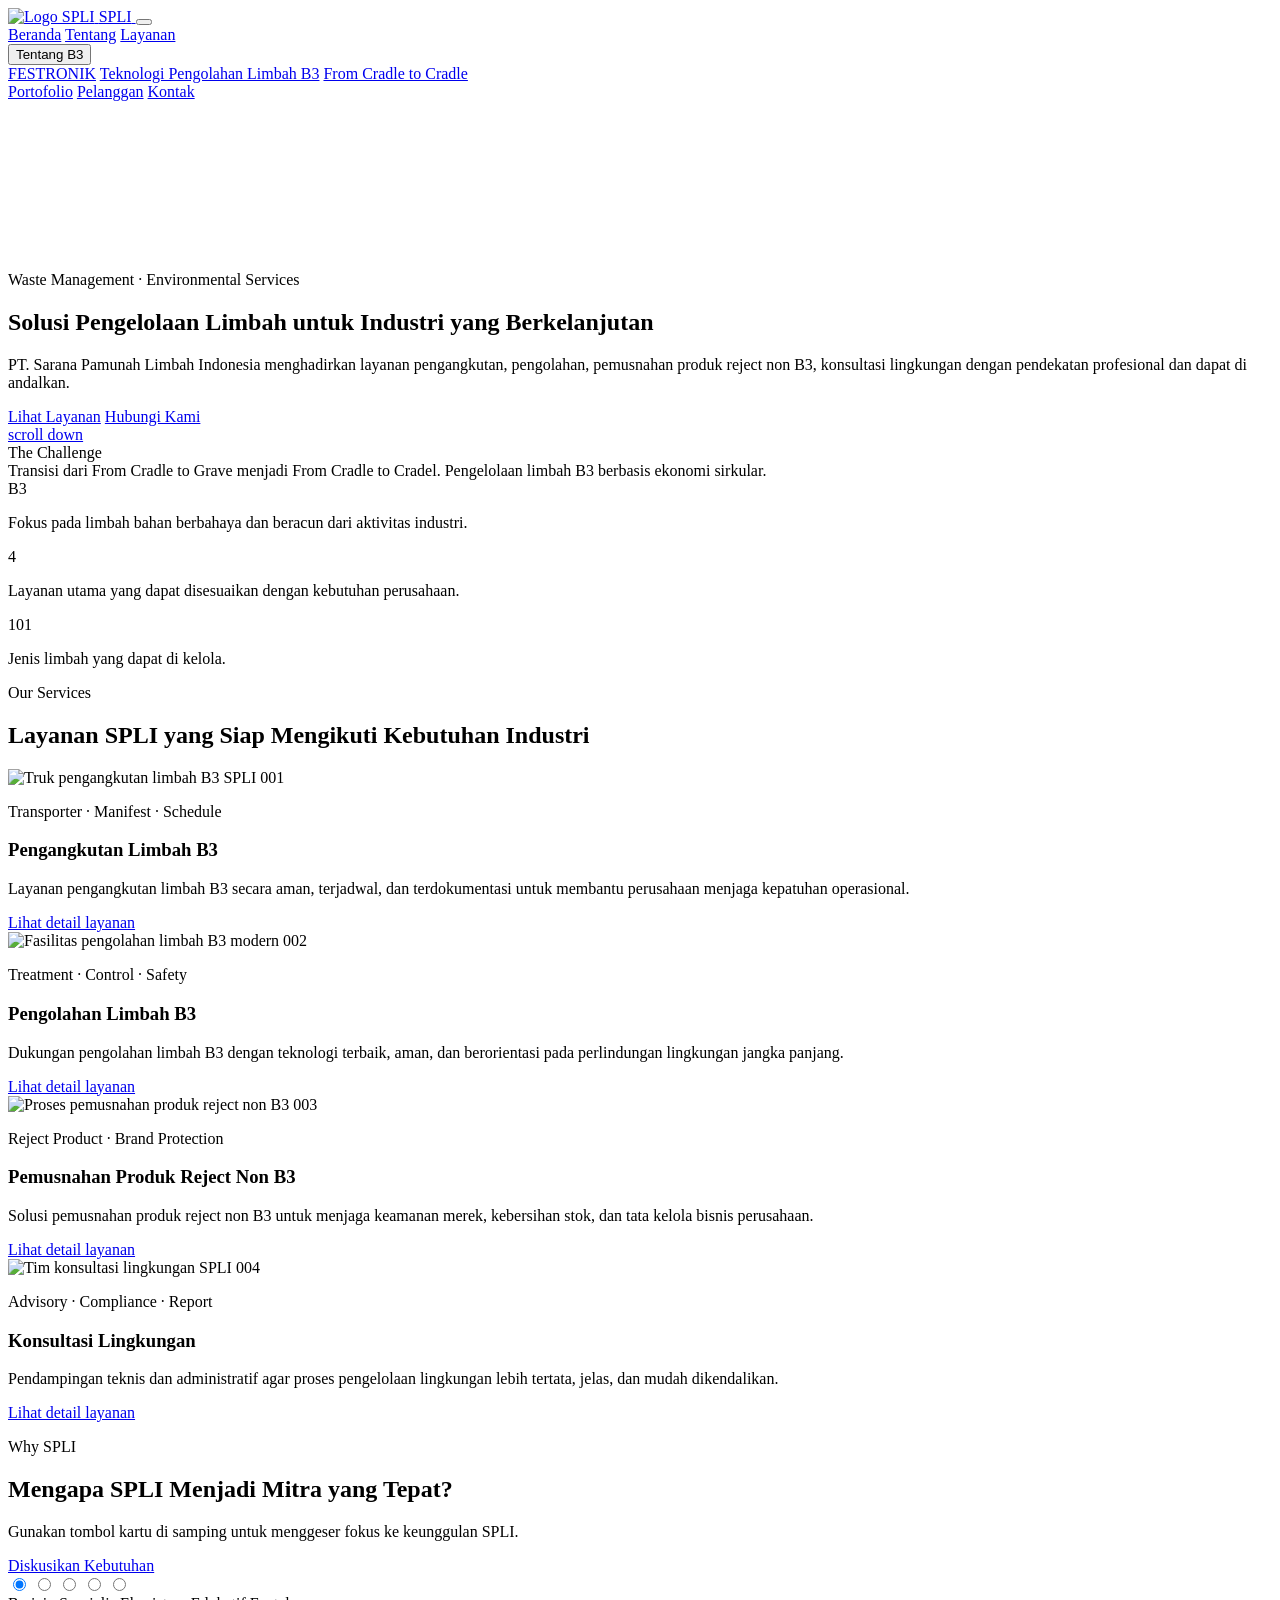
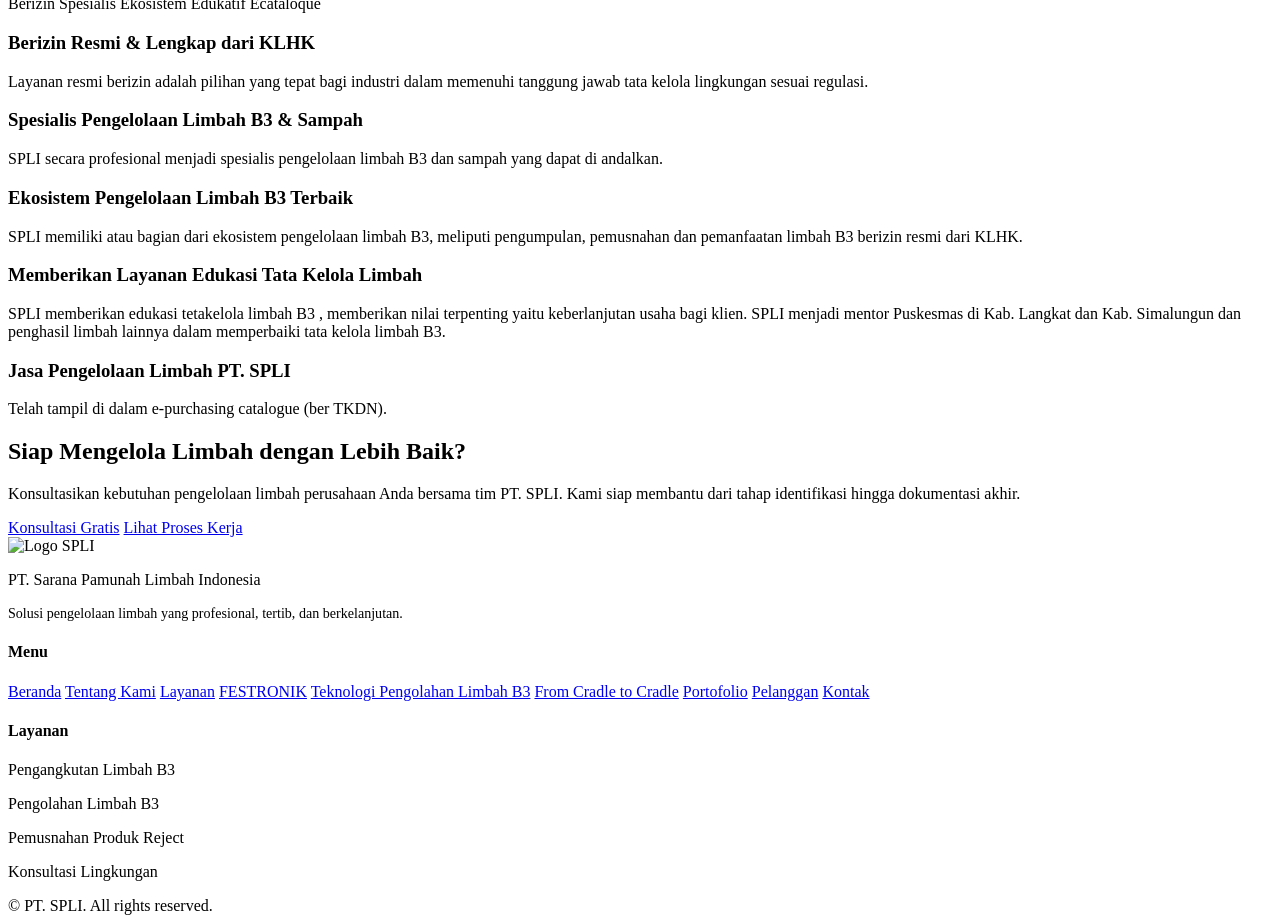
==== index.html @ 42bb01c2 "Add files via upload" ====
<!doctype html>
<html lang="id">
  <head>
    <meta charset="UTF-8" />
    <meta name="viewport" content="width=device-width, initial-scale=1.0" />
    <meta
      name="description"
      content="PT. Sarana Pamunah Limbah Indonesia (SPLI) — solusi pengelolaan limbah B3 yang profesional dan berkelanjutan. Layanan pengangkutan, pengolahan, pemusnahan, dan konsultasi lingkungan."
    />
    <meta
      name="keywords"
      content="limbah B3, pengelolaan limbah non B3, pengangkutan limbah B3, pengolahan limbah B3, konsultasi lingkungan, SPLI, PT Sarana Pamunah Limbah Indonesia, limbah B3 sumatera utara"
    />
    <title>Beranda | PT. Sarana Pamunah Limbah Indonesia — SPLI</title>
    <link rel="preconnect" href="https://fonts.googleapis.com" />
    <link rel="preconnect" href="https://fonts.gstatic.com" crossorigin />
    <link
      href="https://fonts.googleapis.com/css2?family=Inter:wght@400;500;600;700;800;900&display=swap"
      rel="stylesheet"
    />
    <link rel="stylesheet" href="css/base.css" />
    <link rel="stylesheet" href="css/navbar.css" />
    <link rel="stylesheet" href="css/components.css" />
    <link rel="stylesheet" href="css/footer.css" />
    <link rel="stylesheet" href="css/beranda.css" />
  </head>

  <body>
    <!-- Cursor Glow -->
    <div class="cursor-glow" aria-hidden="true"></div>

    <!-- START: Navbar -->
    <header class="site-header" data-header>
      <a href="index.html" class="brand" aria-label="PT. SPLI Beranda">
        <img
          src="assets/image/logo-spli.webp"
          alt="Logo SPLI"
          class="brand-logo"
        />
        <span class="brand-text">SPLI</span>
      </a>
      <button
        class="nav-toggle"
        data-nav-toggle
        aria-label="Buka menu navigasi"
        aria-expanded="false"
      >
        <span></span><span></span><span></span>
      </button>
      <nav class="site-nav" data-nav>
        <a href="index.html">Beranda</a>
        <a href="tentang.html">Tentang</a>
        <a href="layanan.html">Layanan</a>
        <div class="nav-dropdown" data-nav-dropdown>
          <button
            class="nav-dropdown-toggle"
            type="button"
            data-nav-dropdown-toggle
            aria-expanded="false"
            aria-haspopup="true"
          >
            Tentang B3
          </button>
          <div class="nav-dropdown-menu" aria-label="Sub menu Tentang B3">
            <a href="festronik.html">FESTRONIK</a>
            <a href="teknologi-pengolahan-limbah-b3.html"
              >Teknologi Pengolahan Limbah B3</a
            >
            <a href="from-cradle-to-cradle.html">From Cradle to Cradle</a>
          </div>
        </div>
        <a href="portofolio.html">Portofolio</a>
        <a href="pelanggan.html">Pelanggan</a>
        <a href="kontak.html">Kontak</a>
      </nav>
    </header>
    <!-- END: Navbar -->

    <main>
      <!-- START: Hero Section -->
      <section class="hero hero-cinematic section-dark">
        <!--
          VIDEO HERO SPLI
          Ganti file video di bawah dengan video looping 5-10 detik milik SPLI.
          Rekomendasi: assets/video/hero-spli-loop.mp4, 1920x1080, tanpa suara, ukuran ringan.
          Poster berfungsi sebagai fallback saat video belum tersedia atau koneksi lambat.
        -->
        <video
          class="hero-bg-video"
          autoplay
          muted
          loop
          playsinline
          preload="metadata"
          poster="assets/hero-service.webp"
          aria-hidden="true"
        >
          <source src="assets/video/hero-spli-loop.mp4" type="video/mp4" />
          Browser Anda tidak mendukung video HTML5.
        </video>
        <div class="hero-bg-shape shape-one"></div>
        <div class="hero-bg-shape shape-two"></div>
        <div class="container hero-grid">
          <div class="hero-copy reveal">
            <p class="eyebrow">Waste Management · Environmental Services</p>
            <h1>Solusi Pengelolaan Limbah untuk Industri yang Berkelanjutan</h1>
            <p class="hero-subtitle">
              PT. Sarana Pamunah Limbah Indonesia menghadirkan layanan
              pengangkutan, pengolahan, pemusnahan produk reject non B3,
              konsultasi lingkungan dengan pendekatan profesional dan dapat di
              andalkan.
            </p>
            <div class="hero-actions">
              <a href="layanan.html" class="btn btn-primary">Lihat Layanan</a>
              <a href="kontak.html" class="btn btn-ghost">Hubungi Kami</a>
            </div>
          </div>
        </div>
        <a class="scroll-hint" href="#solusi">scroll down</a>
      </section>
      <!-- END: Hero Section -->

      <!-- START: Context Section -->
      <section id="solusi" class="split-section">
        <div class="container split-grid">
          <div class="section-label reveal">The Challenge</div>
          <div class="large-statement reveal delay-1">
            Transisi dari From Cradle to Grave menjadi From Cradle to Cradel.
            Pengelolaan limbah B3 berbasis ekonomi sirkular.
          </div>
        </div>
        <div class="container metrics-grid reveal delay-2">
          <div class="metric-card">
            <span class="metric-number">B3</span>
            <p>
              Fokus pada limbah bahan berbahaya dan beracun dari aktivitas
              industri.
            </p>
          </div>
          <div class="metric-card">
            <span class="metric-number">4</span>
            <p>
              Layanan utama yang dapat disesuaikan dengan kebutuhan perusahaan.
            </p>
          </div>
          <div class="metric-card">
            <span class="metric-number">101</span>
            <p>Jenis limbah yang dapat di kelola.</p>
          </div>
        </div>
      </section>
      <!-- END: Context Section -->

      <!-- START:  Sticky Service Section -->
      <section class="saapro-service-section" id="our-service">
        <div class="container saapro-service-heading reveal">
          <div>
            <p class="eyebrow">Our Services</p>
            <h2>Layanan SPLI yang Siap Mengikuti Kebutuhan Industri</h2>
          </div>
          <p class="service-heading-copy"></p>
        </div>

        <div class="container stacked-services">
          <article class="stack-card reveal" style="--i: 0; --accent: #b9ff66">
            <div class="stack-card-media">
              <img
                src="assets/image/hero-service.webp"
                alt="Truk pengangkutan limbah B3 SPLI"
              />
              <span class="stack-badge">001</span>
              <div class="stack-card-media-overlay" aria-hidden="true"></div>
              <div class="dash-orbit" aria-hidden="true"></div>
            </div>
            <div class="stack-card-copy">
              <p class="mini-label">Transporter · Manifest · Schedule</p>
              <h3>Pengangkutan Limbah B3</h3>
              <p>
                Layanan pengangkutan limbah B3 secara aman, terjadwal, dan
                terdokumentasi untuk membantu perusahaan menjaga kepatuhan
                operasional.
              </p>
              <a href="layanan.html" class="stack-link">Lihat detail layanan</a>
            </div>
          </article>

          <article class="stack-card reveal" style="--i: 1; --accent: #85e89d">
            <div class="stack-card-media">
              <img
                src="assets/image/hero-spli.webp"
                alt="Fasilitas pengolahan limbah B3 modern"
              />
              <span class="stack-badge">002</span>
              <div class="stack-card-media-overlay" aria-hidden="true"></div>
              <div class="dash-orbit" aria-hidden="true"></div>
            </div>
            <div class="stack-card-copy">
              <p class="mini-label">Treatment · Control · Safety</p>
              <h3>Pengolahan Limbah B3</h3>
              <p>
                Dukungan pengolahan limbah B3 dengan teknologi terbaik, aman,
                dan berorientasi pada perlindungan lingkungan jangka panjang.
              </p>
              <a href="layanan.html" class="stack-link">Lihat detail layanan</a>
            </div>
          </article>

          <article class="stack-card reveal" style="--i: 2; --accent: #c6f6d5">
            <div class="stack-card-media">
              <img
                src="assets/image/service-destruction.webp"
                alt="Proses pemusnahan produk reject non B3"
              />
              <span class="stack-badge">003</span>
              <div class="stack-card-media-overlay" aria-hidden="true"></div>
              <div class="dash-orbit" aria-hidden="true"></div>
            </div>
            <div class="stack-card-copy">
              <p class="mini-label">Reject Product · Brand Protection</p>
              <h3>Pemusnahan Produk Reject Non B3</h3>
              <p>
                Solusi pemusnahan produk reject non B3 untuk menjaga keamanan
                merek, kebersihan stok, dan tata kelola bisnis perusahaan.
              </p>
              <a href="layanan.html" class="stack-link">Lihat detail layanan</a>
            </div>
          </article>

          <article class="stack-card reveal" style="--i: 3; --accent: #f6e7b4">
            <div class="stack-card-media">
              <img
                src="assets/image/service-consulting.webp"
                alt="Tim konsultasi lingkungan SPLI"
              />
              <span class="stack-badge">004</span>
              <div class="stack-card-media-overlay" aria-hidden="true"></div>
              <div class="dash-orbit" aria-hidden="true"></div>
            </div>
            <div class="stack-card-copy">
              <p class="mini-label">Advisory · Compliance · Report</p>
              <h3>Konsultasi Lingkungan</h3>
              <p>
                Pendampingan teknis dan administratif agar proses pengelolaan
                lingkungan lebih tertata, jelas, dan mudah dikendalikan.
              </p>
              <a href="layanan.html" class="stack-link">Lihat detail layanan</a>
            </div>
          </article>
        </div>
      </section>
      <!-- END: Sticky Service Section -->

      <!-- START: Why SPLI Slide Cards Section -->
      <section class="why-spli-section section-dark" id="why-spli">
        <div class="container why-spli-grid">
          <div class="why-copy reveal">
            <p class="eyebrow">Why SPLI</p>
            <h2>Mengapa SPLI Menjadi Mitra yang Tepat?</h2>
            <p>
              Gunakan tombol kartu di samping untuk menggeser fokus ke
              keunggulan SPLI.
            </p>
            <a href="kontak.html" class="btn btn-primary"
              >Diskusikan Kebutuhan</a
            >
          </div>

          <div
            class="why-slider reveal delay-1"
            aria-label="Keunggulan PT SPLI"
          >
            <input type="radio" name="why-spli" id="why-1" checked />
            <input type="radio" name="why-spli" id="why-2" />
            <input type="radio" name="why-spli" id="why-3" />
            <input type="radio" name="why-spli" id="why-4" />
            <input type="radio" name="why-spli" id="why-5" />

            <div
              class="why-tabs"
              role="tablist"
              aria-label="Pilih keunggulan SPLI"
            >
              <label for="why-1">Berizin</label>
              <label for="why-2">Spesialis</label>
              <label for="why-3">Ekosistem</label>
              <label for="why-4">Edukatif</label>
              <label for="why-5">Ecataloque</label>
            </div>

            <div class="why-card-stage">
              <article class="why-card why-card-1">
                <h3>Berizin Resmi & Lengkap dari KLHK</h3>
                <p>
                  Layanan resmi berizin adalah pilihan yang tepat bagi industri
                  dalam memenuhi tanggung jawab tata kelola lingkungan sesuai
                  regulasi.
                </p>
              </article>
              <article class="why-card why-card-2">
                <h3>Spesialis Pengelolaan Limbah B3 & Sampah</h3>
                <p>
                  SPLI secara profesional menjadi spesialis pengelolaan limbah
                  B3 dan sampah yang dapat di andalkan.
                </p>
              </article>
              <article class="why-card why-card-3">
                <h3>Ekosistem Pengelolaan Limbah B3 Terbaik</h3>
                <p>
                  SPLI memiliki atau bagian dari ekosistem pengelolaan limbah
                  B3, meliputi pengumpulan, pemusnahan dan pemanfaatan limbah B3
                  berizin resmi dari KLHK.
                </p>
              </article>
              <article class="why-card why-card-4">
                <h3>Memberikan Layanan Edukasi Tata Kelola Limbah</h3>
                <p>
                  SPLI memberikan edukasi tetakelola limbah B3 , memberikan
                  nilai terpenting yaitu keberlanjutan usaha bagi klien. SPLI
                  menjadi mentor Puskesmas di Kab. Langkat dan Kab. Simalungun
                  dan penghasil limbah lainnya dalam memperbaiki tata kelola
                  limbah B3.
                </p>
              </article>
              <article class="why-card why-card-5">
                <h3>Jasa Pengelolaan Limbah PT. SPLI</h3>
                <p>Telah tampil di dalam e-purchasing catalogue (ber TKDN).</p>
              </article>
            </div>
          </div>
        </div>
      </section>
      <!-- END: Why SPLI Slide Cards Section -->

      <!-- START: CTA Section -->
      <section class="cta-section">
        <div class="container">
          <div class="cta-banner reveal">
            <h2>Siap Mengelola Limbah dengan Lebih Baik?</h2>
            <p>
              Konsultasikan kebutuhan pengelolaan limbah perusahaan Anda bersama
              tim PT. SPLI. Kami siap membantu dari tahap identifikasi hingga
              dokumentasi akhir.
            </p>
            <div class="btn-group">
              <a href="kontak.html" class="btn btn-primary btn-lg"
                >Konsultasi Gratis</a
              >
              <a href="proses.html" class="btn btn-outline btn-lg"
                >Lihat Proses Kerja</a
              >
            </div>
          </div>
        </div>
      </section>
      <!-- END: CTA Section -->
    </main>

    <!-- START: Footer -->
    <footer class="site-footer section-dark">
      <div class="container footer-grid">
        <div>
          <img
            src="assets/image/logo-spli.webp"
            alt="Logo SPLI"
            class="footer-logo"
          />
          <p>PT. Sarana Pamunah Limbah Indonesia</p>
          <p style="margin-top: 8px; font-size: 0.88rem">
            Solusi pengelolaan limbah yang profesional, tertib, dan
            berkelanjutan.
          </p>
        </div>
        <div>
          <h4>Menu</h4>
          <a href="index.html">Beranda</a>
          <a href="tentang.html">Tentang Kami</a>
          <a href="layanan.html">Layanan</a>
          <a href="festronik.html">FESTRONIK</a>
          <a href="teknologi-pengolahan-limbah-b3.html"
            >Teknologi Pengolahan Limbah B3</a
          >
          <a href="from-cradle-to-cradle.html">From Cradle to Cradle</a>
          <a href="portofolio.html">Portofolio</a>
          <a href="pelanggan.html">Pelanggan</a>
          <a href="kontak.html">Kontak</a>
        </div>
        <div>
          <h4>Layanan</h4>
          <p>Pengangkutan Limbah B3</p>
          <p>Pengolahan Limbah B3</p>
          <p>Pemusnahan Produk Reject</p>
          <p>Konsultasi Lingkungan</p>
        </div>
      </div>
      <div class="container footer-bottom">
        © <span data-year></span> PT. SPLI. All rights reserved.
      </div>
    </footer>
    <!-- END: Footer -->

    <script src="js/main.js"></script>
  </body>
</html>
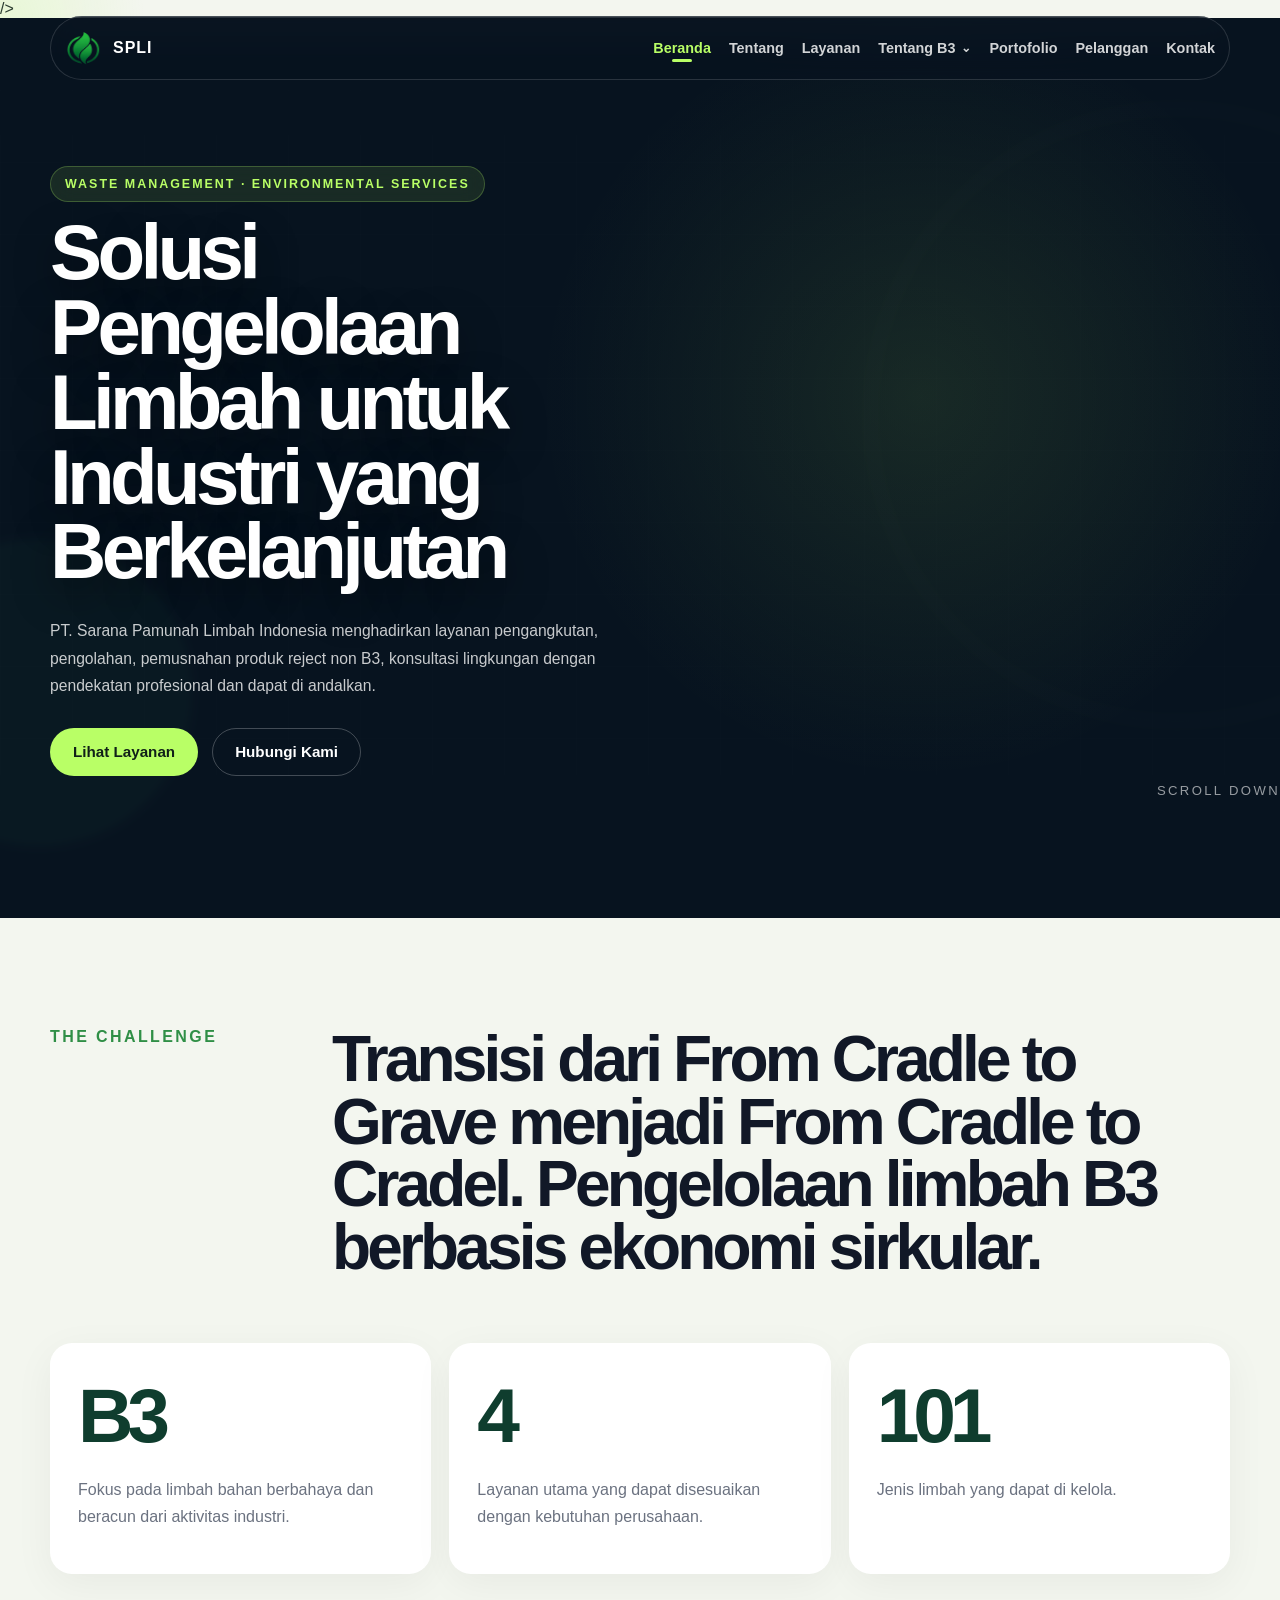
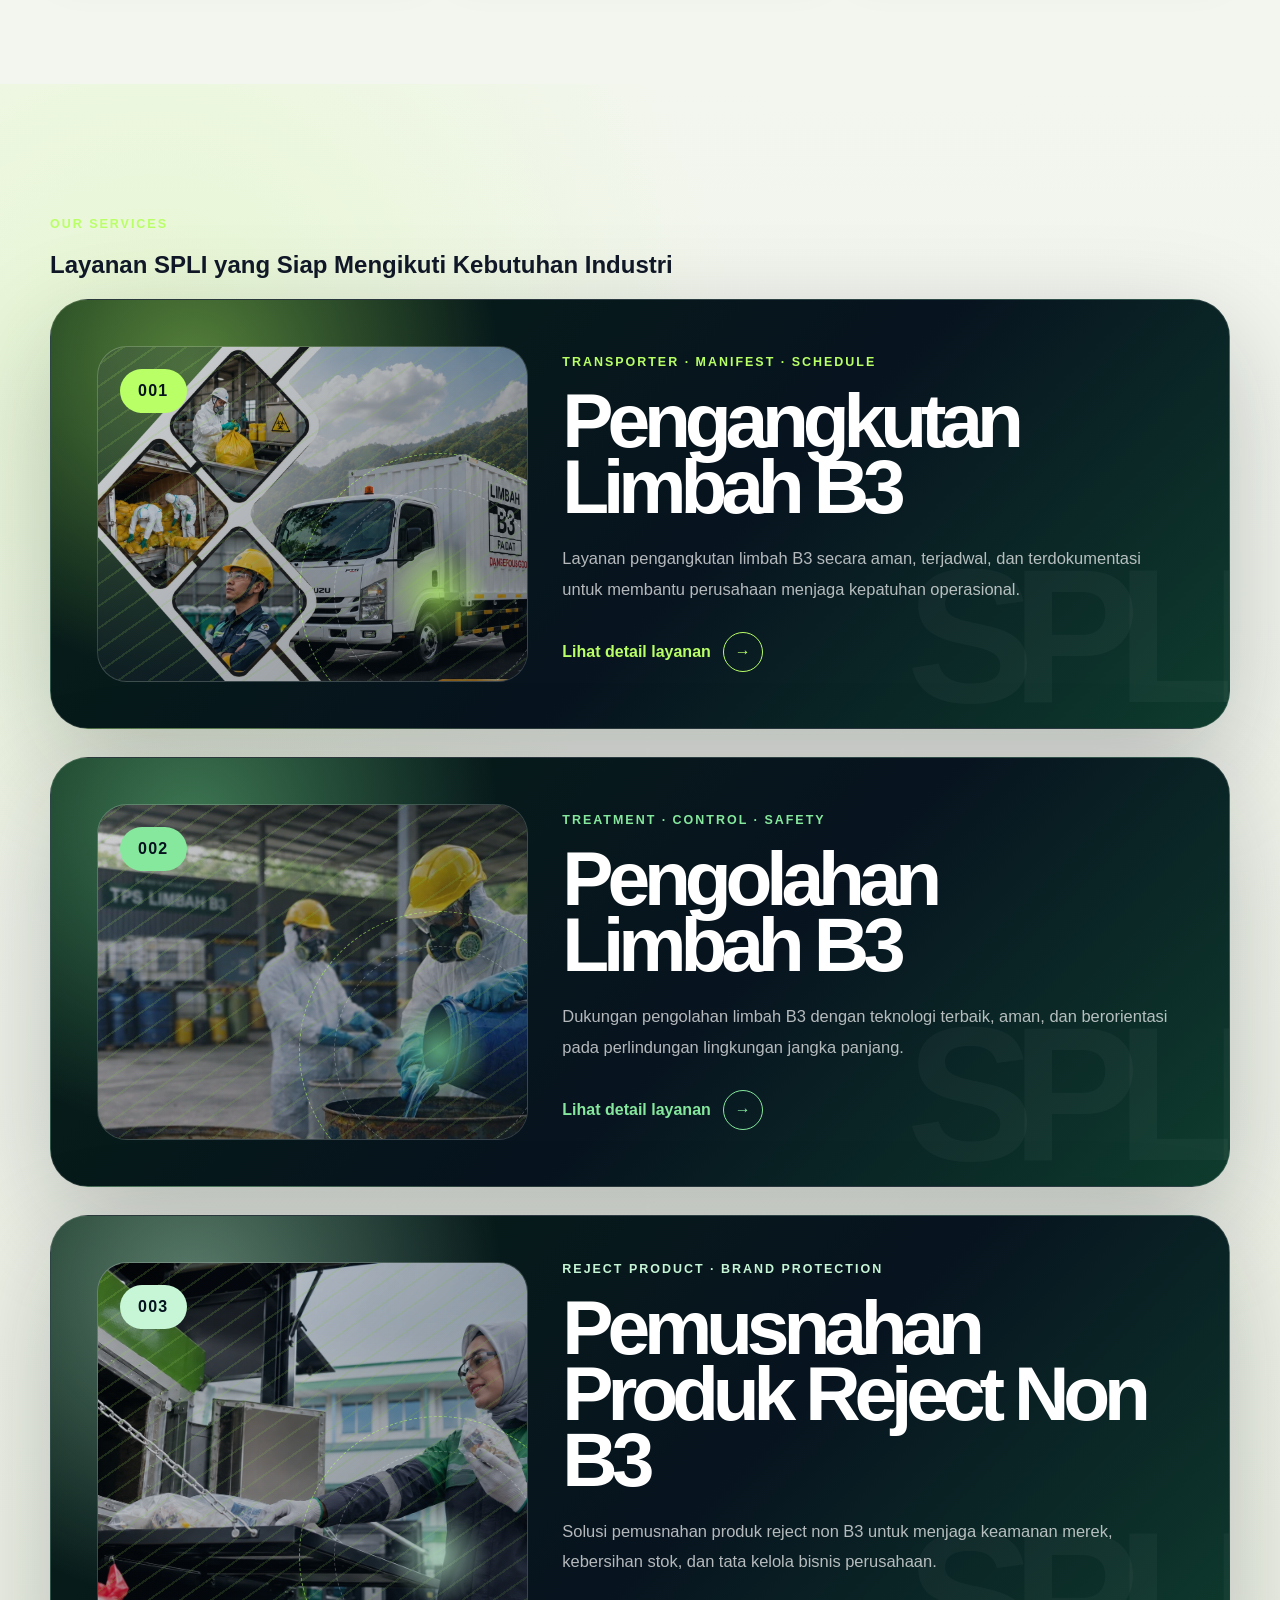
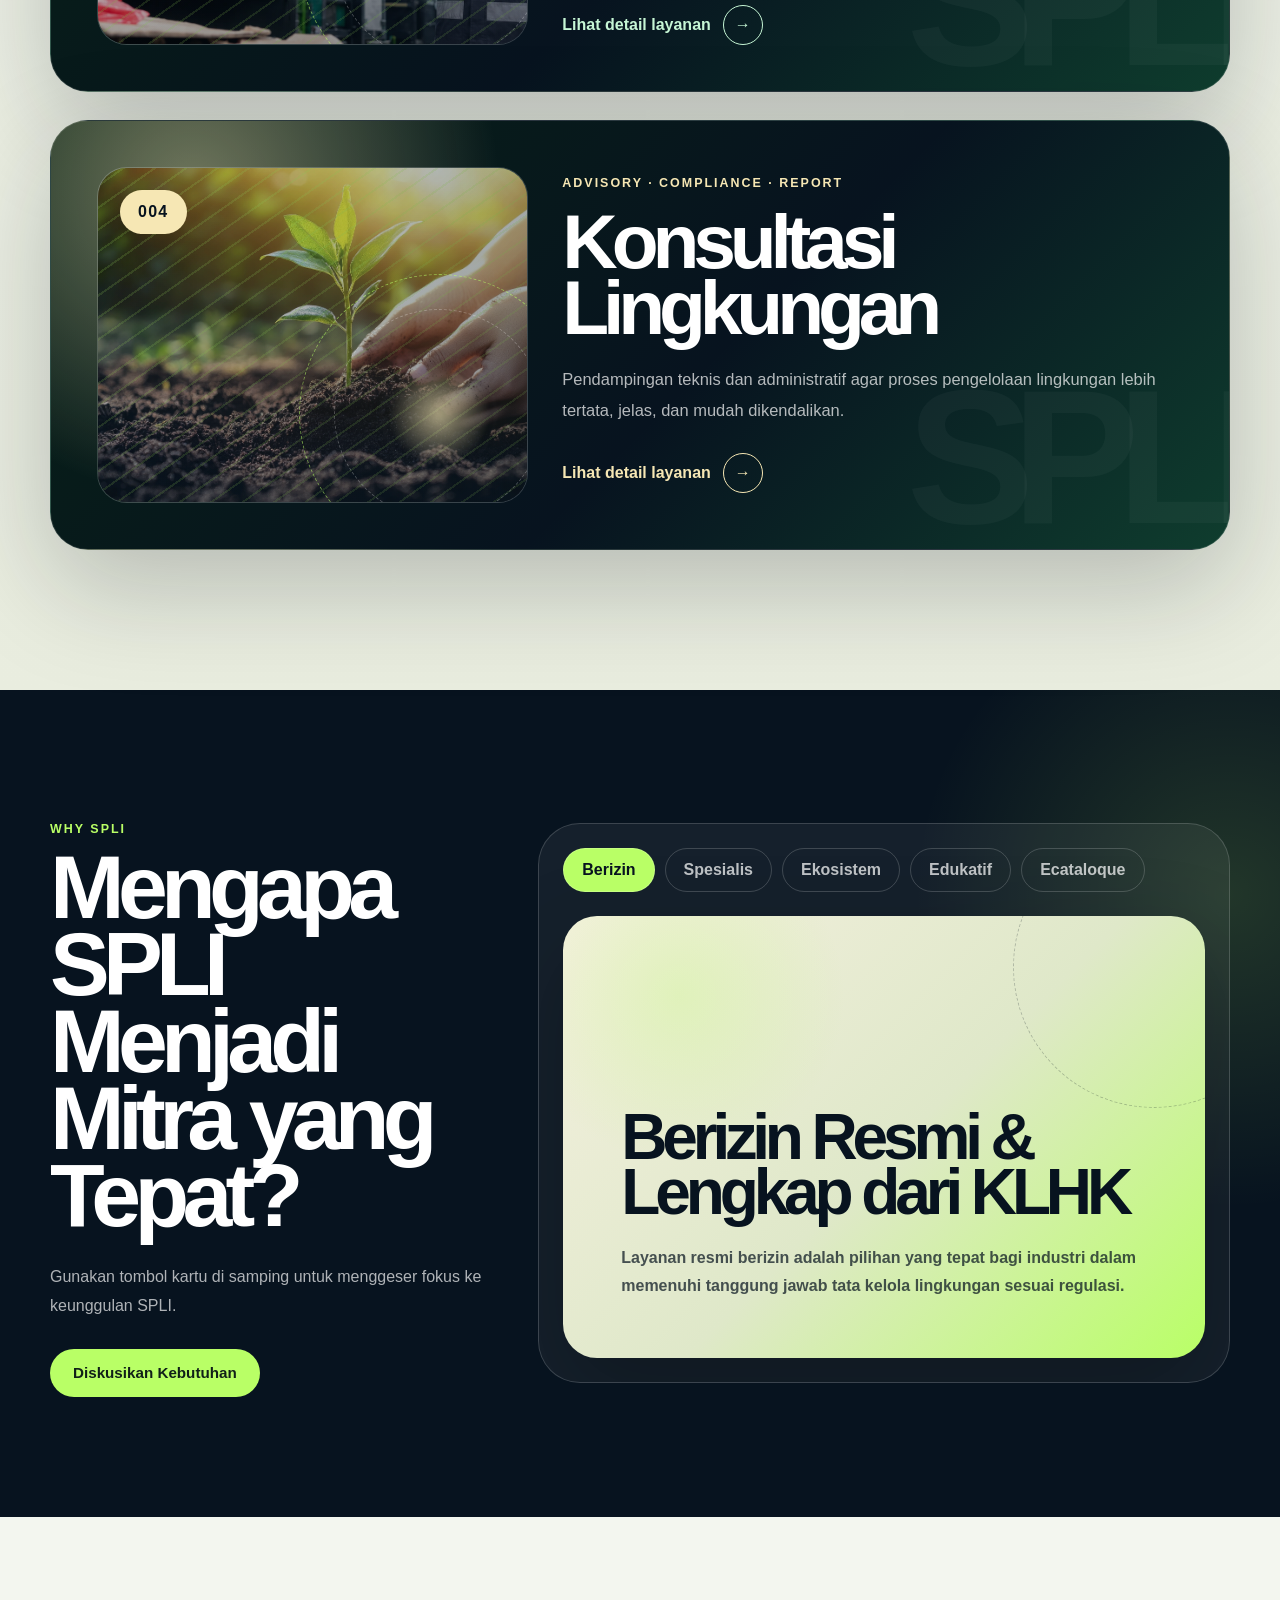
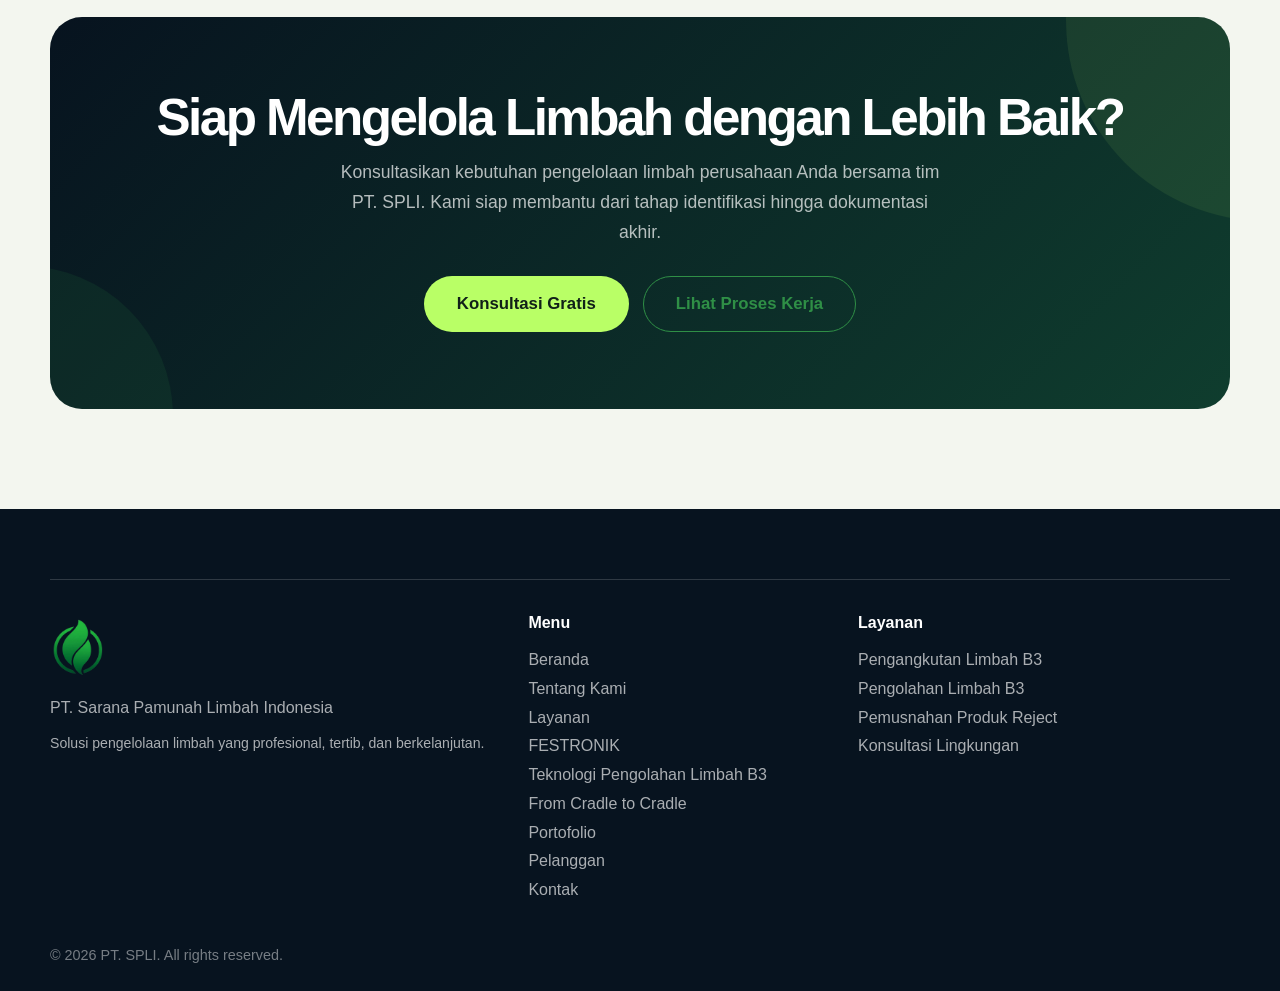
==== commit cb7cd6b4: "favicon.png input" ====
--- a/index.html
+++ b/index.html
@@ -17,6 +17,9 @@
     <link
       href="https://fonts.googleapis.com/css2?family=Inter:wght@400;500;600;700;800;900&display=swap"
       rel="stylesheet"
+    <link rel="icon" type="image/png" href="assets/icon/favicon.png" />
+    <link rel="shortcut icon" type="image/png" href="assets/icon/favicon.png" />
+    <link rel="apple-touch-icon" href="assets/icon/favicon.png" />
     />
     <link rel="stylesheet" href="css/base.css" />
     <link rel="stylesheet" href="css/navbar.css" />
--- a/css/base.css
+++ b/css/base.css
@@ -0,0 +1,216 @@
+/* =========================================================
+   PT. SPLI Website - Saapro Multi-Page Theme
+   Edit warna, font, dan ukuran utama melalui :root berikut.
+   ========================================================= */
+:root {
+  --primary-green: #2f8f46;
+  --secondary-green: #0f3d2e;
+  --acid-green: #b9ff66;
+  --blue-dark: #07131f;
+  --blue-deep: #0a1929;
+  --text-dark: #111827;
+  --text-muted: #6b7280;
+  --bg-light: #f3f6ef;
+  --bg-white: #ffffff;
+  --line: rgba(255, 255, 255, 0.16);
+  --line-dark: rgba(0, 0, 0, 0.08);
+  --main-font: "Inter", "Poppins", "Helvetica", sans-serif;
+  --radius-xl: 32px;
+  --radius-lg: 22px;
+  --radius-md: 14px;
+  --shadow-soft: 0 28px 90px rgba(0, 0, 0, 0.16);
+  --shadow-card: 0 10px 40px rgba(0, 0, 0, 0.05);
+  --shadow-hover: 0 20px 60px rgba(0, 0, 0, 0.12);
+  --container: 1180px;
+  --transition-base: 0.3s cubic-bezier(0.4, 0, 0.2, 1);
+  --transition-bounce: 0.5s cubic-bezier(0.34, 1.56, 0.64, 1);
+}
+
+/* ── Reset & Base ──────────────────────────────────── */
+* {
+  box-sizing: border-box;
+}
+
+html {
+  scroll-behavior: smooth;
+}
+
+body {
+  margin: 0;
+  font-family: var(--main-font);
+  color: var(--text-dark);
+  background: var(--bg-light);
+  overflow-x: hidden;
+}
+
+/* Page Load Transition */
+body {
+  animation: pageReveal 0.6s ease-out;
+}
+
+@keyframes pageReveal {
+  from {
+    opacity: 0;
+    transform: translateY(12px);
+  }
+  to {
+    opacity: 1;
+    transform: translateY(0);
+  }
+}
+
+a {
+  color: inherit;
+  text-decoration: none;
+}
+
+img {
+  max-width: 100%;
+  display: block;
+}
+
+.container {
+  width: min(calc(100% - 32px), var(--container));
+  margin-inline: auto;
+}
+
+.section-dark {
+  background: var(--blue-dark);
+  color: #fff;
+}
+
+.eyebrow {
+  color: var(--acid-green);
+  text-transform: uppercase;
+  font-size: 0.78rem;
+  letter-spacing: 0.16em;
+  font-weight: 800;
+}
+
+/* ── Cursor Glow ───────────────────────────────────── */
+.cursor-glow {
+  position: fixed;
+  width: 320px;
+  height: 320px;
+  border-radius: 999px;
+  background: radial-gradient(
+    circle,
+    rgba(185, 255, 102, 0.18),
+    transparent 64%
+  );
+  pointer-events: none;
+  z-index: 0;
+  transform: translate(-50%, -50%);
+  transition: opacity 0.3s ease;
+}
+
+/* ── Reveal Animations ─────────────────────────────── */
+.reveal {
+  opacity: 0;
+  transform: translateY(26px);
+  transition:
+    opacity 0.75s ease,
+    transform 0.75s ease;
+}
+
+.reveal.is-visible {
+  opacity: 1;
+  transform: translateY(0);
+}
+
+.delay-1 {
+  transition-delay: 0.12s;
+}
+
+.delay-2 {
+  transition-delay: 0.24s;
+}
+
+.delay-3 {
+  transition-delay: 0.36s;
+}
+
+.delay-4 {
+  transition-delay: 0.48s;
+}
+
+/* Staggered children animation */
+.stagger-children > * {
+  opacity: 0;
+  transform: translateY(20px);
+  transition:
+    opacity 0.5s ease,
+    transform 0.5s ease;
+}
+
+.stagger-children.is-visible > *:nth-child(1) {
+  transition-delay: 0.05s;
+  opacity: 1;
+  transform: translateY(0);
+}
+.stagger-children.is-visible > *:nth-child(2) {
+  transition-delay: 0.1s;
+  opacity: 1;
+  transform: translateY(0);
+}
+.stagger-children.is-visible > *:nth-child(3) {
+  transition-delay: 0.15s;
+  opacity: 1;
+  transform: translateY(0);
+}
+.stagger-children.is-visible > *:nth-child(4) {
+  transition-delay: 0.2s;
+  opacity: 1;
+  transform: translateY(0);
+}
+.stagger-children.is-visible > *:nth-child(5) {
+  transition-delay: 0.25s;
+  opacity: 1;
+  transform: translateY(0);
+}
+.stagger-children.is-visible > *:nth-child(6) {
+  transition-delay: 0.3s;
+  opacity: 1;
+  transform: translateY(0);
+}
+
+@keyframes floatUnit {
+  0%,
+  100% {
+    transform: translateY(0) rotate(-1deg);
+  }
+  50% {
+    transform: translateY(-16px) rotate(1deg);
+  }
+}
+
+/* ── Print Styles ──────────────────────────────────── */
+@media print {
+  .site-header,
+  .cursor-glow,
+  .scroll-hint,
+  .nav-toggle {
+    display: none !important;
+  }
+
+  body {
+    background: #fff;
+    color: #000;
+  }
+
+  .section-dark {
+    background: #f5f5f5;
+    color: #000;
+  }
+
+  .hero {
+    min-height: auto;
+    padding: 40px 0;
+  }
+
+  .page-hero {
+    padding: 40px 0;
+    background: #f5f5f5;
+    color: #000;
+  }
+}
--- a/css/navbar.css
+++ b/css/navbar.css
@@ -0,0 +1,189 @@
+/* ── Header / Navbar ───────────────────────────────── */
+.site-header {
+  position: fixed;
+  top: 16px;
+  left: 50%;
+  transform: translateX(-50%);
+  width: min(calc(100% - 28px), var(--container));
+  z-index: 100;
+  display: flex;
+  align-items: center;
+  justify-content: space-between;
+  padding: 12px 14px;
+  border: 1px solid rgba(255, 255, 255, 0.14);
+  border-radius: 999px;
+  background: rgba(7, 19, 31, 0.72);
+  backdrop-filter: blur(18px);
+  -webkit-backdrop-filter: blur(18px);
+  color: #fff;
+  transition:
+    background var(--transition-base),
+    box-shadow var(--transition-base);
+}
+
+.site-header.is-scrolled {
+  background: rgba(7, 19, 31, 0.92);
+  box-shadow: 0 8px 32px rgba(0, 0, 0, 0.3);
+}
+
+.brand {
+  display: flex;
+  align-items: center;
+  gap: 10px;
+  font-weight: 900;
+  letter-spacing: 0.06em;
+}
+
+.brand-logo {
+  width: 38px;
+  height: 38px;
+}
+
+.site-nav {
+  display: flex;
+  align-items: center;
+  gap: 18px;
+  font-size: 0.9rem;
+  font-weight: 700;
+}
+
+.site-nav a,
+.nav-dropdown-toggle {
+  opacity: 0.82;
+  transition:
+    opacity 0.2s ease,
+    color 0.2s ease,
+    background 0.2s ease;
+  position: relative;
+  padding: 6px 0;
+}
+
+.nav-dropdown-toggle {
+  border: 0;
+  background: transparent;
+  color: inherit;
+  font: inherit;
+  font-weight: 700;
+  cursor: pointer;
+  display: inline-flex;
+  align-items: center;
+  gap: 6px;
+}
+
+.nav-dropdown-toggle::after {
+  content: "⌄";
+  font-size: 0.78rem;
+  line-height: 1;
+  transition: transform 0.2s ease;
+}
+
+.site-nav a:hover,
+.nav-dropdown:hover .nav-dropdown-toggle,
+.nav-dropdown.is-open .nav-dropdown-toggle,
+.nav-dropdown-toggle:hover {
+  opacity: 1;
+  color: var(--acid-green);
+}
+
+.nav-dropdown {
+  position: relative;
+}
+
+.nav-dropdown-menu {
+  position: absolute;
+  top: calc(100% + 16px);
+  left: 50%;
+  transform: translateX(-50%) translateY(8px);
+  min-width: 290px;
+  display: grid;
+  gap: 4px;
+  padding: 12px;
+  border-radius: 18px;
+  background: rgba(7, 19, 31, 0.96);
+  border: 1px solid rgba(255, 255, 255, 0.14);
+  box-shadow: 0 24px 70px rgba(0, 0, 0, 0.35);
+  backdrop-filter: blur(18px);
+  -webkit-backdrop-filter: blur(18px);
+  opacity: 0;
+  visibility: hidden;
+  pointer-events: none;
+  transition:
+    opacity 0.2s ease,
+    transform 0.2s ease,
+    visibility 0.2s ease;
+}
+
+.nav-dropdown-menu::before {
+  content: "";
+  position: absolute;
+  top: -10px;
+  left: 0;
+  right: 0;
+  height: 10px;
+}
+
+.nav-dropdown:hover .nav-dropdown-menu,
+.nav-dropdown:focus-within .nav-dropdown-menu,
+.nav-dropdown.is-open .nav-dropdown-menu {
+  opacity: 1;
+  visibility: visible;
+  pointer-events: auto;
+  transform: translateX(-50%) translateY(0);
+}
+
+.nav-dropdown:hover .nav-dropdown-toggle::after,
+.nav-dropdown.is-open .nav-dropdown-toggle::after {
+  transform: rotate(180deg);
+}
+
+.nav-dropdown-menu a {
+  display: block;
+  padding: 11px 14px;
+  border-radius: 12px;
+  white-space: normal;
+  line-height: 1.35;
+}
+
+.nav-dropdown-menu a:hover {
+  background: rgba(185, 255, 102, 0.1);
+}
+
+/* Active nav indicator */
+.site-nav a.active,
+.nav-dropdown.is-active .nav-dropdown-toggle {
+  opacity: 1;
+  color: var(--acid-green);
+}
+
+.site-nav > a.active::after,
+.nav-dropdown.is-active .nav-dropdown-toggle::before {
+  content: "";
+  position: absolute;
+  bottom: 0;
+  left: 50%;
+  transform: translateX(-50%);
+  width: 20px;
+  height: 3px;
+  background: var(--acid-green);
+  border-radius: 999px;
+}
+
+.nav-toggle {
+  display: none;
+  border: 0;
+  background: transparent;
+  width: 42px;
+  height: 42px;
+  padding: 10px;
+  cursor: pointer;
+}
+
+.nav-toggle span {
+  display: block;
+  height: 2px;
+  background: #fff;
+  margin: 6px 0;
+  transition:
+    transform 0.3s ease,
+    opacity 0.3s ease;
+}
--- a/css/components.css
+++ b/css/components.css
@@ -0,0 +1,674 @@
+/* =========================================================
+   SPLI Components - Reusable UI Elements
+   ========================================================= */
+
+/* ── Breadcrumb ────────────────────────────────────── */
+.breadcrumb {
+  display: flex;
+  align-items: center;
+  gap: 8px;
+  font-size: 0.85rem;
+  color: rgba(255, 255, 255, 0.6);
+  margin-bottom: 18px;
+}
+
+.breadcrumb a {
+  color: rgba(255, 255, 255, 0.6);
+  transition: color 0.2s ease;
+}
+
+.breadcrumb a:hover {
+  color: var(--acid-green);
+}
+
+.breadcrumb .separator {
+  font-size: 0.7rem;
+  opacity: 0.5;
+}
+
+.breadcrumb .current {
+  color: var(--acid-green);
+  font-weight: 600;
+}
+
+/* ── Page Hero (Internal Pages) ───────────────────── */
+.page-hero {
+  position: relative;
+  padding: 160px 0 80px;
+  background: linear-gradient(135deg, #07131f 0%, #0d201c 55%, #07131f 100%);
+  color: #fff;
+  overflow: hidden;
+  isolation: isolate;
+}
+
+.page-hero::before {
+  content: "";
+  position: absolute;
+  top: -20%;
+  right: -10%;
+  width: 50vw;
+  height: 50vw;
+  border-radius: 999px;
+  background: radial-gradient(circle, rgba(47, 143, 70, 0.2), transparent 60%);
+  z-index: -1;
+}
+
+.page-hero::after {
+  content: "";
+  position: absolute;
+  bottom: -30%;
+  left: -10%;
+  width: 30vw;
+  height: 30vw;
+  border-radius: 999px;
+  background: rgba(185, 255, 102, 0.06);
+  z-index: -1;
+}
+
+.page-hero h1 {
+  font-size: clamp(2.8rem, 7vw, 6rem);
+  line-height: 0.9;
+  letter-spacing: -0.06em;
+  margin: 0 0 20px;
+  max-width: 800px;
+}
+
+.page-hero .hero-desc {
+  font-size: 1.1rem;
+  color: rgba(255, 255, 255, 0.7);
+  line-height: 1.8;
+  max-width: 600px;
+}
+
+/* ── Buttons ───────────────────────────────────────── */
+.btn {
+  display: inline-flex;
+  align-items: center;
+  justify-content: center;
+  min-height: 48px;
+  padding: 0 22px;
+  border-radius: 999px;
+  font-weight: 900;
+  font-family: var(--main-font);
+  font-size: 0.95rem;
+  border: 1px solid transparent;
+  cursor: pointer;
+  transition:
+    transform var(--transition-base),
+    box-shadow var(--transition-base),
+    background var(--transition-base);
+}
+
+.btn:hover {
+  transform: translateY(-2px);
+}
+
+.btn-primary {
+  background: var(--acid-green);
+  color: #102018;
+}
+
+.btn-primary:hover {
+  box-shadow: 0 8px 30px rgba(185, 255, 102, 0.35);
+}
+
+.btn-ghost {
+  border-color: rgba(255, 255, 255, 0.24);
+  color: #fff;
+}
+
+.btn-ghost:hover {
+  background: rgba(255, 255, 255, 0.08);
+  border-color: rgba(255, 255, 255, 0.4);
+}
+
+.btn-dark {
+  background: var(--blue-dark);
+  color: #fff;
+}
+
+.btn-dark:hover {
+  box-shadow: 0 8px 30px rgba(7, 19, 31, 0.4);
+}
+
+.btn-outline {
+  border-color: var(--primary-green);
+  color: var(--primary-green);
+  background: transparent;
+}
+
+.btn-outline:hover {
+  background: var(--primary-green);
+  color: #fff;
+}
+
+.btn-whatsapp {
+  background: #25d366;
+  color: #fff;
+  gap: 10px;
+  font-size: 1rem;
+  min-height: 54px;
+  padding: 0 28px;
+}
+
+.btn-whatsapp:hover {
+  background: #1da851;
+  box-shadow: 0 8px 30px rgba(37, 211, 102, 0.35);
+}
+
+.btn-whatsapp svg {
+  width: 22px;
+  height: 22px;
+  fill: currentColor;
+}
+
+.btn-lg {
+  min-height: 56px;
+  padding: 0 32px;
+  font-size: 1.05rem;
+}
+
+/* ── Section Headings ──────────────────────────────── */
+.services-section,
+.advantage-section {
+  padding: 110px 0;
+  position: relative;
+  overflow: hidden;
+}
+
+.section-heading h2 {
+  font-size: clamp(2.3rem, 5vw, 5.4rem);
+  line-height: 0.92;
+  letter-spacing: -0.06em;
+  margin: 10px 0 24px;
+}
+
+.section-heading p:not(.eyebrow) {
+  color: var(--text-muted);
+  line-height: 1.8;
+}
+
+.section-dark .section-heading p:not(.eyebrow) {
+  color: rgba(255, 255, 255, 0.66);
+}
+
+/* ── Service Panel Cards ───────────────────────────── */
+.service-stack {
+  margin-top: 42px;
+  display: grid;
+  gap: 18px;
+}
+
+.service-panel {
+  display: grid;
+  grid-template-columns: 120px 1fr;
+  gap: 24px;
+  padding: 30px;
+  border-radius: var(--radius-xl);
+  background: rgba(255, 255, 255, 0.08);
+  border: 1px solid var(--line);
+  transition:
+    transform 0.25s ease,
+    background 0.25s ease,
+    box-shadow 0.25s ease;
+}
+
+.service-panel:hover {
+  transform: translateY(-4px);
+  background: rgba(255, 255, 255, 0.12);
+  box-shadow: 0 16px 48px rgba(0, 0, 0, 0.2);
+}
+
+.service-index {
+  color: var(--acid-green);
+  font-weight: 900;
+  font-size: 1.2rem;
+}
+
+.service-panel h3 {
+  margin: 0;
+  font-size: clamp(1.5rem, 3vw, 3rem);
+  letter-spacing: -0.04em;
+}
+
+.service-panel p {
+  color: rgba(255, 255, 255, 0.68);
+  line-height: 1.8;
+  max-width: 780px;
+}
+
+/* Service Panel on Light Background */
+.service-panel-light {
+  display: grid;
+  grid-template-columns: 80px 1fr;
+  gap: 24px;
+  padding: 32px;
+  border-radius: var(--radius-xl);
+  background: #fff;
+  border: 1px solid var(--line-dark);
+  transition:
+    transform var(--transition-base),
+    box-shadow var(--transition-base);
+  align-items: start;
+}
+
+.service-panel-light:hover {
+  transform: translateY(-6px);
+  box-shadow: var(--shadow-hover);
+}
+
+.service-panel-light .service-icon {
+  width: 64px;
+  height: 64px;
+  background: linear-gradient(135deg, var(--acid-green), var(--primary-green));
+  border-radius: 18px;
+  display: grid;
+  place-items: center;
+  font-size: 1.8rem;
+  flex-shrink: 0;
+}
+
+.service-panel-light h3 {
+  margin: 0 0 8px;
+  font-size: 1.5rem;
+  letter-spacing: -0.03em;
+}
+
+.service-panel-light p {
+  color: var(--text-muted);
+  line-height: 1.8;
+  margin: 0;
+}
+
+.service-panel-light .btn {
+  margin-top: 16px;
+}
+
+/* ── Glassmorphism Card ────────────────────────────── */
+.glass-card {
+  background: rgba(255, 255, 255, 0.07);
+  border: 1px solid rgba(255, 255, 255, 0.12);
+  backdrop-filter: blur(16px);
+  -webkit-backdrop-filter: blur(16px);
+  border-radius: var(--radius-xl);
+  padding: 36px;
+  transition:
+    transform var(--transition-base),
+    box-shadow var(--transition-base);
+}
+
+.glass-card:hover {
+  transform: translateY(-4px);
+  box-shadow: 0 20px 60px rgba(0, 0, 0, 0.2);
+}
+
+/* ── Stats / Counter Section ───────────────────────── */
+.stats-section {
+  padding: 80px 0;
+}
+
+.stats-grid {
+  display: grid;
+  grid-template-columns: repeat(4, 1fr);
+  gap: 24px;
+}
+
+.stat-item {
+  text-align: center;
+  padding: 32px 16px;
+}
+
+.stat-number {
+  font-size: clamp(2.5rem, 5vw, 4rem);
+  font-weight: 900;
+  letter-spacing: -0.06em;
+  color: var(--acid-green);
+  line-height: 1;
+  margin-bottom: 8px;
+}
+
+.stat-label {
+  color: rgba(255, 255, 255, 0.6);
+  font-size: 0.92rem;
+  line-height: 1.5;
+}
+
+.stat-item-light .stat-number {
+  color: var(--secondary-green);
+}
+
+.stat-item-light .stat-label {
+  color: var(--text-muted);
+}
+
+/* ── FAQ / Accordion ───────────────────────────────── */
+.faq-section {
+  padding: 100px 0;
+}
+
+.faq-list {
+  max-width: 800px;
+  margin: 40px auto 0;
+  display: grid;
+  gap: 12px;
+}
+
+.faq-item {
+  background: #fff;
+  border-radius: var(--radius-md);
+  border: 1px solid var(--line-dark);
+  overflow: hidden;
+  transition: box-shadow var(--transition-base);
+}
+
+.faq-item:hover {
+  box-shadow: var(--shadow-card);
+}
+
+.faq-question {
+  width: 100%;
+  display: flex;
+  align-items: center;
+  justify-content: space-between;
+  padding: 20px 24px;
+  background: none;
+  border: none;
+  font-family: var(--main-font);
+  font-size: 1.05rem;
+  font-weight: 700;
+  color: var(--text-dark);
+  cursor: pointer;
+  text-align: left;
+  gap: 16px;
+}
+
+.faq-question .faq-icon {
+  width: 28px;
+  height: 28px;
+  min-width: 28px;
+  border-radius: 999px;
+  background: var(--bg-light);
+  display: grid;
+  place-items: center;
+  font-size: 1.2rem;
+  font-weight: 400;
+  transition:
+    transform 0.3s ease,
+    background 0.3s ease;
+}
+
+.faq-item.is-open .faq-icon {
+  transform: rotate(45deg);
+  background: var(--acid-green);
+  color: var(--secondary-green);
+}
+
+.faq-answer {
+  max-height: 0;
+  overflow: hidden;
+  transition:
+    max-height 0.4s cubic-bezier(0.4, 0, 0.2, 1),
+    padding 0.4s ease;
+  padding: 0 24px;
+}
+
+.faq-item.is-open .faq-answer {
+  max-height: 400px;
+  padding: 0 24px 24px;
+}
+
+.faq-answer p {
+  color: var(--text-muted);
+  line-height: 1.8;
+  margin: 0;
+}
+
+/* FAQ dark variant */
+.faq-dark .faq-item {
+  background: rgba(255, 255, 255, 0.05);
+  border-color: var(--line);
+}
+
+.faq-dark .faq-question {
+  color: #fff;
+}
+
+.faq-dark .faq-question .faq-icon {
+  background: rgba(255, 255, 255, 0.1);
+  color: #fff;
+}
+
+.faq-dark .faq-item.is-open .faq-icon {
+  background: var(--acid-green);
+  color: var(--secondary-green);
+}
+
+.faq-dark .faq-answer p {
+  color: rgba(255, 255, 255, 0.6);
+}
+
+/* ── CTA Banner ────────────────────────────────────── */
+.cta-section {
+  padding: 100px 0;
+}
+
+.cta-banner {
+  background: linear-gradient(135deg, var(--blue-dark), var(--secondary-green));
+  border-radius: var(--radius-xl);
+  padding: clamp(40px, 6vw, 80px);
+  text-align: center;
+  color: #fff;
+  position: relative;
+  overflow: hidden;
+}
+
+.cta-banner::before {
+  content: "";
+  position: absolute;
+  top: -50%;
+  right: -20%;
+  width: 400px;
+  height: 400px;
+  border-radius: 999px;
+  background: rgba(185, 255, 102, 0.08);
+}
+
+.cta-banner::after {
+  content: "";
+  position: absolute;
+  bottom: -40%;
+  left: -15%;
+  width: 300px;
+  height: 300px;
+  border-radius: 999px;
+  background: rgba(47, 143, 70, 0.12);
+}
+
+.cta-banner > * {
+  position: relative;
+  z-index: 1;
+}
+
+.cta-banner h2 {
+  font-size: clamp(2rem, 4vw, 4rem);
+  line-height: 0.95;
+  letter-spacing: -0.05em;
+  margin: 0 0 16px;
+}
+
+.cta-banner p {
+  color: rgba(255, 255, 255, 0.7);
+  font-size: 1.1rem;
+  line-height: 1.7;
+  max-width: 600px;
+  margin: 0 auto 28px;
+}
+
+.cta-banner .btn-group {
+  display: flex;
+  gap: 14px;
+  justify-content: center;
+  flex-wrap: wrap;
+}
+
+/* ── Service Preview Cards (Beranda) ───────────────── */
+.preview-section {
+  padding: 100px 0;
+}
+
+.preview-grid {
+  display: grid;
+  grid-template-columns: repeat(2, 1fr);
+  gap: 20px;
+  margin-top: 42px;
+}
+
+.preview-card {
+  background: #fff;
+  border-radius: var(--radius-xl);
+  padding: 36px;
+  border: 1px solid var(--line-dark);
+  transition:
+    transform var(--transition-base),
+    box-shadow var(--transition-base);
+  display: flex;
+  flex-direction: column;
+}
+
+.preview-card:hover {
+  transform: translateY(-6px);
+  box-shadow: var(--shadow-hover);
+}
+
+.preview-card .card-number {
+  color: var(--primary-green);
+  font-weight: 900;
+  font-size: 0.88rem;
+  letter-spacing: 0.1em;
+  margin-bottom: 16px;
+}
+
+.preview-card h3 {
+  font-size: 1.45rem;
+  margin: 0 0 12px;
+  letter-spacing: -0.03em;
+}
+
+.preview-card p {
+  color: var(--text-muted);
+  line-height: 1.7;
+  margin: 0;
+  flex: 1;
+}
+
+.preview-card .card-link {
+  display: inline-flex;
+  align-items: center;
+  gap: 6px;
+  margin-top: 20px;
+  color: var(--primary-green);
+  font-weight: 700;
+  font-size: 0.92rem;
+  transition: gap var(--transition-base);
+}
+
+.preview-card:hover .card-link {
+  gap: 12px;
+}
+
+/* ── Sertifikasi Section ───────────────────────────── */
+.cert-grid {
+  display: grid;
+  grid-template-columns: repeat(3, 1fr);
+  gap: 20px;
+  margin-top: 42px;
+}
+
+.cert-card {
+  background: rgba(255, 255, 255, 0.06);
+  border: 1px solid var(--line);
+  border-radius: var(--radius-lg);
+  padding: 32px;
+  text-align: center;
+  transition:
+    transform var(--transition-base),
+    background var(--transition-base);
+}
+
+.cert-card:hover {
+  transform: translateY(-4px);
+  background: rgba(255, 255, 255, 0.1);
+}
+
+.cert-card .cert-icon {
+  font-size: 2.5rem;
+  margin-bottom: 16px;
+}
+
+.cert-card h3 {
+  font-size: 1.1rem;
+  margin: 0 0 8px;
+}
+
+.cert-card p {
+  color: rgba(255, 255, 255, 0.6);
+  font-size: 0.88rem;
+  line-height: 1.6;
+  margin: 0;
+}
+
+/* ── Testimonial Section ───────────────────────────── */
+.testimonial-grid {
+  display: grid;
+  grid-template-columns: repeat(2, 1fr);
+  gap: 20px;
+  margin-top: 42px;
+}
+
+.testimonial-card {
+  background: #fff;
+  border-radius: var(--radius-lg);
+  padding: 32px;
+  box-shadow: var(--shadow-card);
+  transition: transform var(--transition-base);
+}
+
+.testimonial-card:hover {
+  transform: translateY(-4px);
+}
+
+.testimonial-card .quote {
+  font-size: 1.05rem;
+  line-height: 1.8;
+  color: var(--text-dark);
+  margin: 0 0 20px;
+  font-style: italic;
+}
+
+.testimonial-card .author {
+  display: flex;
+  align-items: center;
+  gap: 12px;
+}
+
+.testimonial-card .author-avatar {
+  width: 44px;
+  height: 44px;
+  border-radius: 999px;
+  background: linear-gradient(135deg, var(--acid-green), var(--primary-green));
+  display: grid;
+  place-items: center;
+  font-weight: 900;
+  color: var(--secondary-green);
+  font-size: 1rem;
+}
+
+.testimonial-card .author-info strong {
+  display: block;
+  font-size: 0.95rem;
+}
+
+.testimonial-card .author-info span {
+  color: var(--text-muted);
+  font-size: 0.85rem;
+}
--- a/css/footer.css
+++ b/css/footer.css
@@ -0,0 +1,39 @@
+/* ── Footer ────────────────────────────────────────── */
+.site-footer {
+  padding: 70px 0 28px;
+}
+
+.footer-grid {
+  display: grid;
+  grid-template-columns: 1.2fr 0.8fr 1fr;
+  gap: 32px;
+  border-top: 1px solid var(--line);
+  padding-top: 34px;
+}
+
+.footer-logo {
+  width: 58px;
+  margin-bottom: 14px;
+}
+
+.footer-grid a,
+.footer-grid p {
+  display: block;
+  color: rgba(255, 255, 255, 0.66);
+  line-height: 1.8;
+  margin: 0;
+}
+
+.footer-grid a:hover {
+  color: var(--acid-green);
+}
+
+.footer-grid h4 {
+  margin: 0 0 14px;
+}
+
+.footer-bottom {
+  color: rgba(255, 255, 255, 0.45);
+  font-size: 0.9rem;
+  padding-top: 42px;
+}
--- a/css/beranda.css
+++ b/css/beranda.css
@@ -0,0 +1,1049 @@
+/* =========================================================
+   SPLI Beranda / Home Page
+   ========================================================= */
+
+/* ── Main Hero (Beranda) ──────────────────────────── */
+.hero {
+  min-height: 100vh;
+  position: relative;
+  display: grid;
+  place-items: center;
+  padding: 120px 0 80px;
+  isolation: isolate;
+  overflow: hidden;
+}
+
+.hero::before {
+  content: "";
+  position: absolute;
+  inset: 0;
+  background:
+    radial-gradient(
+      circle at 72% 34%,
+      rgba(47, 143, 70, 0.34),
+      transparent 34%
+    ),
+    linear-gradient(135deg, #07131f 0%, #0d201c 55%, #07131f 100%);
+  z-index: -3;
+}
+
+/* ── Cinematic Video Hero (Beranda) ──────────────────
+   Aman untuk struktur existing: hanya aktif ketika section punya class
+   .hero-cinematic. Konten hero tetap memakai .hero-grid, .hero-copy,
+   .hero-visual, dan .scroll-hint yang sudah ada.
+*/
+.hero.hero-cinematic {
+  background: #07131f;
+  isolation: isolate;
+}
+
+.hero.hero-cinematic::before {
+  content: "";
+  position: absolute;
+  inset: 0;
+  z-index: 1;
+  pointer-events: none;
+  /* Overlay dibuat lebih ringan agar video tetap terang, tetapi teks masih kontras. */
+  background:
+    linear-gradient(
+      90deg,
+      rgba(7, 19, 31, 0.62) 0%,
+      rgba(7, 19, 31, 0.34) 44%,
+      rgba(7, 19, 31, 0.08) 100%
+    ),
+    radial-gradient(
+      circle at 72% 42%,
+      rgba(185, 255, 102, 0.12),
+      transparent 36%
+    ),
+    linear-gradient(180deg, rgba(7, 19, 31, 0.06), rgba(7, 19, 31, 0.34));
+}
+
+.hero.hero-cinematic::after {
+  content: "";
+  position: absolute;
+  inset: 0;
+  z-index: 2;
+  pointer-events: none;
+  opacity: 0.16;
+  background-image:
+    linear-gradient(rgba(255, 255, 255, 0.045) 1px, transparent 1px),
+    linear-gradient(90deg, rgba(255, 255, 255, 0.035) 1px, transparent 1px);
+  background-size: 72px 72px;
+  mask-image: linear-gradient(
+    to bottom,
+    transparent 0%,
+    #000 18%,
+    #000 78%,
+    transparent 100%
+  );
+}
+
+.hero-bg-video {
+  position: absolute;
+  inset: 0;
+  z-index: 0;
+  width: 100%;
+  height: 100%;
+  object-fit: cover;
+  object-position: center;
+  filter: saturate(1.08) contrast(1.02) brightness(1.06);
+  transform: scale(1.01);
+  pointer-events: none;
+}
+
+.hero.hero-cinematic .hero-bg-shape {
+  z-index: 2;
+  opacity: 0.24;
+  mix-blend-mode: screen;
+}
+
+.hero.hero-cinematic .hero-grid,
+.hero.hero-cinematic .scroll-hint {
+  position: relative;
+  z-index: 3;
+}
+
+.hero.hero-cinematic .hero-copy {
+  max-width: 860px;
+}
+
+.hero.hero-cinematic .eyebrow {
+  display: inline-flex;
+  align-items: center;
+  width: fit-content;
+  min-height: 36px;
+  padding: 0 14px;
+  border-radius: 999px;
+  background: rgba(185, 255, 102, 0.1);
+  border: 1px solid rgba(185, 255, 102, 0.24);
+  backdrop-filter: blur(12px);
+  -webkit-backdrop-filter: blur(12px);
+}
+
+.hero.hero-cinematic h1 {
+  /* Ukuran judul diturunkan agar terbaca penuh di layar desktop tanpa perlu scroll. */
+  max-width: 760px;
+  font-size: clamp(2.9rem, 6.1vw, 5.75rem);
+  line-height: 0.96;
+  letter-spacing: -0.06em;
+  text-shadow: 0 16px 42px rgba(0, 0, 0, 0.42);
+}
+
+.hero.hero-cinematic .hero-subtitle {
+  max-width: 560px;
+  color: rgba(255, 255, 255, 0.78);
+  font-size: clamp(0.98rem, 1.2vw, 1.08rem);
+  font-weight: 400;
+  line-height: 1.75;
+}
+
+.hero.hero-cinematic .hero-visual {
+  min-height: 470px;
+}
+
+.hero.hero-cinematic .hero-visual::before {
+  content: "";
+  position: absolute;
+  inset: 8% 0 0 14%;
+  border-radius: 46px;
+  background: rgba(255, 255, 255, 0.07);
+  border: 1px solid rgba(255, 255, 255, 0.16);
+  backdrop-filter: blur(18px);
+  -webkit-backdrop-filter: blur(18px);
+  box-shadow: 0 26px 100px rgba(0, 0, 0, 0.28);
+}
+
+.hero.hero-cinematic .hero-visual img {
+  position: relative;
+  z-index: 1;
+  width: min(92%, 560px);
+  filter: drop-shadow(0 30px 70px rgba(0, 0, 0, 0.38));
+}
+
+@media (prefers-reduced-motion: reduce) {
+  .hero-bg-video {
+    display: none;
+  }
+
+  .hero.hero-cinematic {
+    background:
+      linear-gradient(90deg, rgba(7, 19, 31, 0.92), rgba(7, 19, 31, 0.68)),
+      url("../assets/hero-service.webp") center / cover no-repeat,
+      #07131f;
+  }
+}
+
+.hero-bg-shape {
+  position: absolute;
+  border-radius: 999px;
+  filter: blur(4px);
+  opacity: 0.42;
+  z-index: -2;
+}
+
+.shape-one {
+  width: 48vw;
+  height: 48vw;
+  border: 1px solid rgba(185, 255, 102, 0.2);
+  right: -16vw;
+  top: 10vh;
+}
+
+.shape-two {
+  width: 24vw;
+  height: 24vw;
+  background: rgba(47, 143, 70, 0.16);
+  left: -9vw;
+  bottom: 8vh;
+}
+
+.hero-grid {
+  display: grid;
+  grid-template-columns: 1.05fr 0.95fr;
+  gap: 42px;
+  align-items: center;
+}
+
+.hero h1 {
+  margin: 0;
+  font-size: clamp(4rem, 10vw, 9rem);
+  line-height: 0.88;
+  letter-spacing: -0.08em;
+  max-width: 900px;
+}
+
+.hero-subtitle {
+  max-width: 620px;
+  color: rgba(255, 255, 255, 0.74);
+  font-size: 1.05rem;
+  line-height: 1.8;
+  margin: 28px 0;
+}
+
+.hero-actions {
+  display: flex;
+  gap: 14px;
+  flex-wrap: wrap;
+}
+
+/* ── Hero Visual ───────────────────────────────────── */
+.hero-visual {
+  position: relative;
+  min-height: 470px;
+  display: grid;
+  place-items: center;
+}
+
+.hero-visual img {
+  width: min(94%, 5540px);
+  animation: floatUnit 5s ease-in-out infinite;
+}
+
+.orbital-card {
+  position: absolute;
+  background: rgba(255, 255, 255, 0.1);
+  border: 1px solid rgba(255, 255, 255, 0.16);
+  backdrop-filter: blur(14px);
+  -webkit-backdrop-filter: blur(14px);
+  border-radius: 24px;
+  padding: 18px;
+  width: 210px;
+  box-shadow: var(--shadow-soft);
+}
+
+.orbital-card span {
+  color: var(--acid-green);
+  font-weight: 900;
+  display: block;
+  margin-bottom: 8px;
+}
+
+.card-top {
+  top: 52px;
+  right: 0;
+}
+
+.card-bottom {
+  bottom: 28px;
+  left: 0;
+}
+
+.scroll-hint {
+  position: absolute;
+  bottom: 24px;
+  left: 50%;
+  transform: translateX(-50%);
+  color: rgba(255, 255, 255, 0.58);
+  font-size: 0.82rem;
+  text-transform: uppercase;
+  letter-spacing: 0.18em;
+  animation: scrollBounce 2s ease-in-out infinite;
+}
+
+@keyframes scrollBounce {
+  0%,
+  100% {
+    transform: translateX(-50%) translateY(0);
+  }
+  50% {
+    transform: translateX(-50%) translateY(8px);
+  }
+}
+
+/* ── Split / Context Section ───────────────────────── */
+.split-section {
+  padding: 110px 0;
+}
+
+.split-grid {
+  display: grid;
+  grid-template-columns: 240px 1fr;
+  gap: 42px;
+  align-items: start;
+}
+
+.section-label {
+  color: var(--primary-green);
+  font-weight: 900;
+  text-transform: uppercase;
+  letter-spacing: 0.15em;
+}
+
+.large-statement {
+  font-size: clamp(2.3rem, 5vw, 5.2rem);
+  line-height: 0.98;
+  font-weight: 900;
+  letter-spacing: -0.06em;
+}
+
+/* ── Metric Cards ──────────────────────────────────── */
+.metrics-grid {
+  display: grid;
+  grid-template-columns: repeat(3, 1fr);
+  gap: 18px;
+  margin-top: 64px;
+}
+
+.metric-card {
+  background: #fff;
+  border-radius: var(--radius-lg);
+  padding: 28px;
+  min-height: 210px;
+  box-shadow: var(--shadow-card);
+  transition:
+    transform var(--transition-base),
+    box-shadow var(--transition-base);
+}
+
+.metric-card:hover {
+  transform: translateY(-6px);
+  box-shadow: var(--shadow-hover);
+}
+
+.metric-number {
+  font-size: clamp(2.8rem, 6vw, 5rem);
+  font-weight: 900;
+  color: var(--secondary-green);
+  letter-spacing: -0.08em;
+}
+
+.metric-card p {
+  color: var(--text-muted);
+  line-height: 1.7;
+}
+
+/* ── Sticky Service Section ────────── */
+.saapro-service-section {
+  position: relative;
+  padding: 120px 0 140px;
+  background:
+    radial-gradient(
+      circle at 12% 12%,
+      rgba(185, 255, 102, 0.2),
+      transparent 26%
+    ),
+    linear-gradient(180deg, #f3f6ef 0%, #e9eddf 100%);
+  overflow: visible;
+}
+
+.service-section::before {
+  content: "";
+  position: absolute;
+  inset: 0;
+  pointer-events: none;
+  background-image:
+    linear-gradient(rgba(7, 19, 31, 0.045) 1px, transparent 1px),
+    linear-gradient(90deg, rgba(7, 19, 31, 0.045) 1px, transparent 1px);
+  background-size: 56px 56px;
+  mask-image: linear-gradient(
+    to bottom,
+    transparent,
+    #000 12%,
+    #000 88%,
+    transparent
+  );
+}
+
+.service-heading {
+  position: relative;
+  z-index: 1;
+  display: grid;
+  grid-template-columns: minmax(0, 1.1fr) minmax(280px, 0.55fr);
+  gap: 42px;
+  align-items: end;
+  margin-bottom: 58px;
+}
+
+.service-heading h2,
+.why-copy h2 {
+  font-size: clamp(2.8rem, 7vw, 7rem);
+  line-height: 0.86;
+  letter-spacing: -0.075em;
+  margin: 10px 0 0;
+}
+
+.service-heading-copy {
+  color: var(--text-muted);
+  line-height: 1.85;
+  margin: 0;
+  max-width: 480px;
+}
+
+.stacked-services {
+  position: relative;
+  z-index: 1;
+  display: grid;
+  gap: 28px;
+}
+
+.stack-card {
+  position: sticky;
+  top: calc(96px + (var(--i) * 16px));
+  min-height: 430px;
+  display: grid;
+  grid-template-columns: 0.82fr 1.18fr;
+  gap: 34px;
+  align-items: stretch;
+  padding: clamp(24px, 4vw, 46px);
+  border-radius: 38px;
+  background:
+    radial-gradient(
+      circle at 12% 16%,
+      color-mix(in srgb, var(--accent), transparent 56%),
+      transparent 28%
+    ),
+    linear-gradient(135deg, #072116 0%, #07131f 56%, #0f3d2e 100%);
+  color: #fff;
+  border: 1px solid rgba(255, 255, 255, 0.14);
+  box-shadow: 0 36px 110px rgba(7, 19, 31, 0.23);
+  overflow: hidden;
+  transform: translateY(calc(var(--i) * 8px));
+}
+
+.stack-card::after {
+  content: "SPLI";
+  position: absolute;
+  right: -12px;
+  bottom: -18px;
+  font-size: clamp(5rem, 15vw, 14rem);
+  font-weight: 900;
+  letter-spacing: -0.12em;
+  color: rgba(255, 255, 255, 0.035);
+  pointer-events: none;
+}
+
+.stack-card-media {
+  position: relative;
+  min-height: 330px;
+  border-radius: 30px;
+  border: 1px solid rgba(255, 255, 255, 0.16);
+  background: linear-gradient(
+    135deg,
+    rgba(255, 255, 255, 0.08),
+    rgba(255, 255, 255, 0.02)
+  );
+  overflow: hidden;
+  isolation: isolate;
+}
+
+.stack-card-media img {
+  position: absolute;
+  inset: 0;
+  width: 100%;
+  height: 100%;
+  object-fit: cover;
+  z-index: 0;
+}
+
+.stack-card-media-overlay {
+  position: absolute;
+  inset: 0;
+  z-index: 1;
+  background:
+    linear-gradient(135deg, rgba(7, 19, 31, 0.18), rgba(7, 19, 31, 0.48)),
+    repeating-linear-gradient(
+      -35deg,
+      rgba(185, 255, 102, 0.18) 0 2px,
+      transparent 2px 18px
+    );
+}
+
+.stack-badge {
+  position: absolute;
+  top: 22px;
+  left: 22px;
+  z-index: 3;
+  display: inline-flex;
+  align-items: center;
+  justify-content: center;
+  height: 44px;
+  padding: 0 18px;
+  border-radius: 999px;
+  background: var(--accent);
+  color: #07131f;
+  font-weight: 900;
+  letter-spacing: 0.08em;
+}
+
+.dash-orbit {
+  position: absolute;
+  z-index: 2;
+  width: 280px;
+  height: 280px;
+  right: -52px;
+  bottom: -52px;
+  border-radius: 999px;
+  border: 1px dashed rgba(185, 255, 102, 0.55);
+  animation: dashSpin 18s linear infinite;
+}
+
+.dash-orbit::before,
+.dash-orbit::after {
+  content: "";
+  position: absolute;
+  border-radius: inherit;
+  inset: 34px;
+  border: 1px dashed rgba(255, 255, 255, 0.25);
+}
+
+.dash-orbit::after {
+  inset: 82px;
+  background: radial-gradient(circle, var(--accent), transparent 64%);
+  opacity: 0.65;
+  filter: blur(2px);
+}
+
+@keyframes dashSpin {
+  to {
+    transform: rotate(360deg);
+  }
+}
+
+.stack-card-copy {
+  position: relative;
+  z-index: 1;
+  display: flex;
+  flex-direction: column;
+  justify-content: center;
+  align-items: flex-start;
+}
+
+.mini-label {
+  margin: 0 0 18px;
+  color: var(--accent);
+  text-transform: uppercase;
+  letter-spacing: 0.16em;
+  font-size: 0.78rem;
+  font-weight: 900;
+}
+
+.stack-card h3 {
+  margin: 0;
+  max-width: 760px;
+  font-size: clamp(2.4rem, 6vw, 6.5rem);
+  line-height: 0.86;
+  letter-spacing: -0.08em;
+}
+
+.stack-card p:not(.mini-label) {
+  max-width: 660px;
+  margin: 24px 0 0;
+  color: rgba(255, 255, 255, 0.7);
+  line-height: 1.85;
+  font-size: 1.03rem;
+}
+
+.stack-link {
+  display: inline-flex;
+  margin-top: 28px;
+  align-items: center;
+  gap: 12px;
+  color: var(--accent);
+  font-weight: 900;
+}
+
+.stack-link::after {
+  content: "→";
+  width: 38px;
+  height: 38px;
+  display: grid;
+  place-items: center;
+  border-radius: 999px;
+  border: 1px solid currentColor;
+  transition:
+    transform var(--transition-base),
+    background var(--transition-base),
+    color var(--transition-base);
+}
+
+.stack-card:hover .stack-link::after {
+  transform: translateX(8px);
+  background: var(--accent);
+  color: #07131f;
+}
+
+/* ── Why SPLI Click/Slide Cards ────────────────────── */
+.why-spli-section {
+  position: relative;
+  padding: 120px 0;
+  overflow: hidden;
+}
+
+.why-spli-section::before {
+  content: "";
+  position: absolute;
+  width: 56vw;
+  height: 56vw;
+  right: -24vw;
+  top: -12vw;
+  border-radius: 999px;
+  background: radial-gradient(
+    circle,
+    rgba(185, 255, 102, 0.15),
+    transparent 62%
+  );
+}
+
+.why-spli-grid {
+  position: relative;
+  z-index: 1;
+  display: grid;
+  grid-template-columns: 0.78fr 1.22fr;
+  gap: 46px;
+  align-items: center;
+}
+
+.why-copy p:not(.eyebrow) {
+  color: rgba(255, 255, 255, 0.68);
+  line-height: 1.85;
+  max-width: 520px;
+  margin: 28px 0;
+}
+
+.why-slider {
+  position: relative;
+  min-height: 560px;
+  border-radius: 42px;
+  padding: 24px;
+  background: rgba(255, 255, 255, 0.06);
+  border: 1px solid var(--line);
+  overflow: hidden;
+}
+
+.why-slider input {
+  position: absolute;
+  opacity: 0;
+  pointer-events: none;
+}
+
+.why-tabs {
+  position: relative;
+  z-index: 8;
+  display: flex;
+  flex-wrap: wrap;
+  gap: 10px;
+}
+
+.why-tabs label {
+  min-height: 44px;
+  display: inline-flex;
+  align-items: center;
+  justify-content: center;
+  padding: 0 18px;
+  border-radius: 999px;
+  border: 1px solid rgba(255, 255, 255, 0.18);
+  color: rgba(255, 255, 255, 0.72);
+  font-weight: 900;
+  cursor: pointer;
+  transition:
+    background var(--transition-base),
+    color var(--transition-base),
+    transform var(--transition-base);
+}
+
+.why-tabs label:hover {
+  transform: translateY(-2px);
+  color: #fff;
+}
+
+#why-1:checked ~ .why-tabs label[for="why-1"],
+#why-2:checked ~ .why-tabs label[for="why-2"],
+#why-3:checked ~ .why-tabs label[for="why-3"],
+#why-4:checked ~ .why-tabs label[for="why-4"],
+#why-5:checked ~ .why-tabs label[for="why-5"] {
+  background: var(--acid-green);
+  color: #07131f;
+}
+
+.why-card-stage {
+  position: absolute;
+  inset: 92px 24px 24px;
+}
+
+.why-card {
+  position: absolute;
+  inset: 0;
+  display: flex;
+  flex-direction: column;
+  justify-content: flex-end;
+  padding: clamp(28px, 5vw, 58px);
+  border-radius: 34px;
+  background:
+    radial-gradient(
+      circle at 18% 18%,
+      rgba(185, 255, 102, 0.25),
+      transparent 26%
+    ),
+    linear-gradient(135deg, #f4f0df 0%, #dfe8c9 52%, #b9ff66 100%);
+  color: #07131f;
+  box-shadow: 0 34px 90px rgba(0, 0, 0, 0.26);
+  transform: translateX(110%) rotate(3deg) scale(0.92);
+  opacity: 0.18;
+  transition:
+    transform 0.75s cubic-bezier(0.2, 0.9, 0.2, 1),
+    opacity 0.45s ease,
+    filter 0.45s ease;
+  overflow: hidden;
+}
+
+.why-card::before {
+  content: "";
+  position: absolute;
+  right: -90px;
+  top: -90px;
+  width: 280px;
+  height: 280px;
+  border-radius: 999px;
+  border: 1px dashed rgba(7, 19, 31, 0.24);
+}
+
+.why-card span {
+  position: relative;
+  z-index: 1;
+  font-weight: 900;
+  letter-spacing: 0.12em;
+  margin-bottom: 18px;
+}
+
+.why-card h3 {
+  position: relative;
+  z-index: 1;
+  font-size: clamp(2.5rem, 5vw, 5.8rem);
+  line-height: 0.86;
+  letter-spacing: -0.08em;
+  max-width: 690px;
+  margin: 0;
+}
+
+.why-card p {
+  position: relative;
+  z-index: 1;
+  max-width: 620px;
+  color: rgba(7, 19, 31, 0.72);
+  line-height: 1.75;
+  margin: 24px 0 0;
+  font-weight: 600;
+}
+
+#why-1:checked ~ .why-card-stage .why-card-1,
+#why-2:checked ~ .why-card-stage .why-card-2,
+#why-3:checked ~ .why-card-stage .why-card-3,
+#why-4:checked ~ .why-card-stage .why-card-4,
+#why-5:checked ~ .why-card-stage .why-card-5 {
+  transform: translateX(0) rotate(0) scale(1);
+  opacity: 1;
+  pointer-events: auto;
+}
+
+#why-1:checked ~ .why-card-stage .why-card-2,
+#why-2:checked ~ .why-card-stage .why-card-3,
+#why-3:checked ~ .why-card-stage .why-card-4,
+#why-4:checked ~ .why-card-stage .why-card-1 {
+  transform: translateX(110%) translateY(10px) rotate(2deg) scale(0.92);
+  opacity: 0;
+  pointer-events: none;
+}
+
+#why-1:checked ~ .why-card-stage .why-card-3,
+#why-2:checked ~ .why-card-stage .why-card-4,
+#why-3:checked ~ .why-card-stage .why-card-1,
+#why-4:checked ~ .why-card-stage .why-card-2 {
+  transform: translateX(110%) translateY(24px) rotate(4deg) scale(0.84);
+  opacity: 0;
+  pointer-events: none;
+}
+
+#why-1:checked ~ .why-card-stage .why-card-4,
+#why-2:checked ~ .why-card-stage .why-card-1,
+#why-3:checked ~ .why-card-stage .why-card-2,
+#why-4:checked ~ .why-card-stage .why-card-3 {
+  transform: translateX(-110%) rotate(-3deg) scale(0.92);
+  opacity: 0;
+}
+
+#why-5:checked ~ .why-card-stage .why-card-1,
+#why-5:checked ~ .why-card-stage .why-card-2,
+#why-5:checked ~ .why-card-stage .why-card-3,
+#why-5:checked ~ .why-card-stage .why-card-4 {
+  transform: translateX(-110%) rotate(-3deg) scale(0.92);
+  opacity: 0;
+  pointer-events: none;
+}
+
+/* ── Responsive ────────────────────────────────────── */
+@media (max-width: 860px) {
+  .cursor-glow {
+    display: none;
+  }
+
+  .site-header {
+    top: 10px;
+  }
+
+  .nav-toggle {
+    display: block;
+  }
+
+  .site-nav {
+    position: absolute;
+    top: calc(100% + 10px);
+    left: 0;
+    right: 0;
+    display: none;
+    align-items: stretch;
+    flex-direction: column;
+    gap: 10px;
+    padding: 22px;
+    border-radius: 24px;
+    background: rgba(7, 19, 31, 0.96);
+    backdrop-filter: blur(12px);
+    -webkit-backdrop-filter: blur(12px);
+  }
+
+  .site-nav.is-open {
+    display: flex;
+  }
+
+  .site-nav a,
+  .nav-dropdown-toggle {
+    width: 100%;
+    justify-content: space-between;
+    padding: 10px 0;
+  }
+
+  .site-nav a.active::after,
+  .nav-dropdown.is-active .nav-dropdown-toggle::before {
+    display: none;
+  }
+
+  .nav-dropdown-menu {
+    position: static;
+    min-width: 0;
+    transform: none;
+    display: none;
+    margin-top: 8px;
+    padding: 8px;
+    border-radius: 16px;
+    background: rgba(255, 255, 255, 0.06);
+    box-shadow: none;
+    opacity: 1;
+    visibility: visible;
+    pointer-events: auto;
+  }
+
+  .nav-dropdown-menu::before {
+    display: none;
+  }
+
+  .nav-dropdown.is-open .nav-dropdown-menu {
+    display: grid;
+    transform: none;
+  }
+
+  .nav-dropdown:hover .nav-dropdown-menu,
+  .nav-dropdown:focus-within .nav-dropdown-menu {
+    transform: none;
+  }
+
+  .nav-dropdown-menu a {
+    padding: 10px 12px;
+    font-size: 0.88rem;
+  }
+
+  .hero-grid,
+  .split-grid,
+  .process-grid,
+  .advantage-grid,
+  .contact-card,
+  .footer-grid,
+  .about-grid,
+  .service-detail-grid,
+  .service-detail-grid.reverse {
+    grid-template-columns: 1fr;
+    direction: ltr;
+  }
+
+  .hero {
+    padding-top: 110px;
+  }
+
+  .hero h1 {
+    font-size: clamp(3rem, 16vw, 5rem);
+  }
+
+  .hero.hero-cinematic h1 {
+    max-width: 100%;
+    font-size: clamp(2.45rem, 11vw, 3.75rem);
+    line-height: 1;
+    letter-spacing: -0.052em;
+  }
+
+  .hero.hero-cinematic::before {
+    background:
+      linear-gradient(
+        180deg,
+        rgba(7, 19, 31, 0.62) 0%,
+        rgba(7, 19, 31, 0.38) 54%,
+        rgba(7, 19, 31, 0.58) 100%
+      ),
+      radial-gradient(
+        circle at 70% 20%,
+        rgba(185, 255, 102, 0.1),
+        transparent 34%
+      );
+  }
+
+  .hero.hero-cinematic .hero-subtitle {
+    max-width: 100%;
+  }
+
+  .hero-visual {
+    min-height: 360px;
+  }
+
+  .orbital-card {
+    width: 170px;
+    padding: 14px;
+  }
+
+  .metrics-grid,
+  .advantage-cards,
+  .stats-grid,
+  .values-grid,
+  .contact-info-grid,
+  .cert-grid,
+  .testimonial-grid {
+    grid-template-columns: 1fr;
+  }
+
+  .preview-grid {
+    grid-template-columns: 1fr;
+  }
+
+  .visi-misi-grid {
+    grid-template-columns: 1fr;
+  }
+
+  .service-panel {
+    grid-template-columns: 1fr;
+  }
+
+  .service-panel-light {
+    grid-template-columns: 1fr;
+  }
+
+  .sticky-heading {
+    position: static;
+  }
+
+  .form-grid {
+    grid-template-columns: 1fr;
+  }
+
+  .page-hero {
+    padding: 130px 0 60px;
+  }
+
+  .page-hero h1 {
+    font-size: clamp(2.2rem, 10vw, 4rem);
+  }
+
+  .cta-banner {
+    padding: 40px 24px;
+  }
+
+  .saapro-service-heading,
+  .why-spli-grid {
+    grid-template-columns: 1fr;
+  }
+
+  .stack-card {
+    position: relative;
+    top: auto;
+    grid-template-columns: 1fr;
+    min-height: auto;
+    transform: none;
+  }
+
+  .stack-card-media {
+    min-height: 220px;
+  }
+
+  .why-slider {
+    min-height: 560px;
+    padding: 18px;
+  }
+
+  .why-card-stage {
+    inset: 118px 18px 18px;
+  }
+
+  .why-tabs {
+    gap: 8px;
+  }
+
+  .why-tabs label {
+    min-height: 40px;
+    padding: 0 13px;
+    font-size: 0.86rem;
+  }
+}
+
+@media (min-width: 861px) and (max-width: 1100px) {
+  .advantage-cards {
+    grid-template-columns: repeat(2, 1fr);
+  }
+
+  .stats-grid {
+    grid-template-columns: repeat(2, 1fr);
+  }
+
+  .values-grid {
+    grid-template-columns: repeat(2, 1fr);
+  }
+
+  .cert-grid {
+    grid-template-columns: repeat(2, 1fr);
+  }
+}
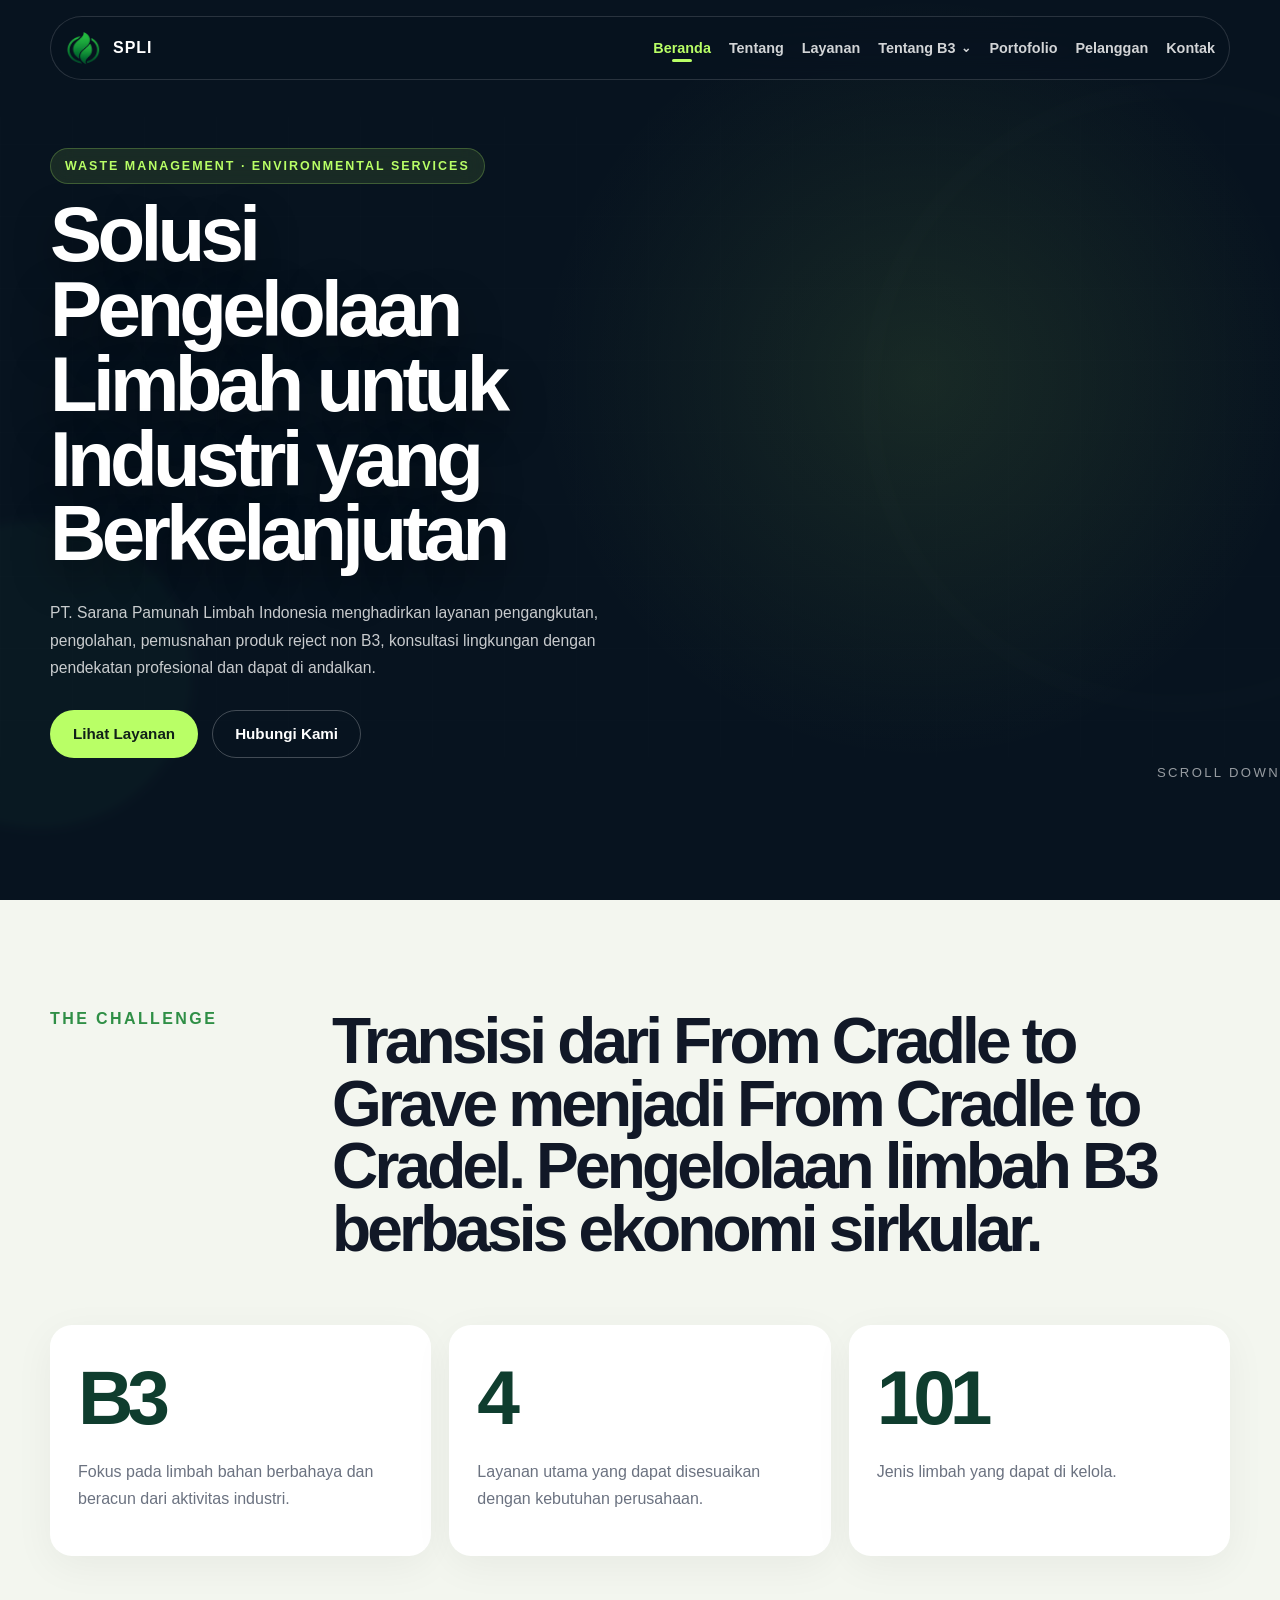
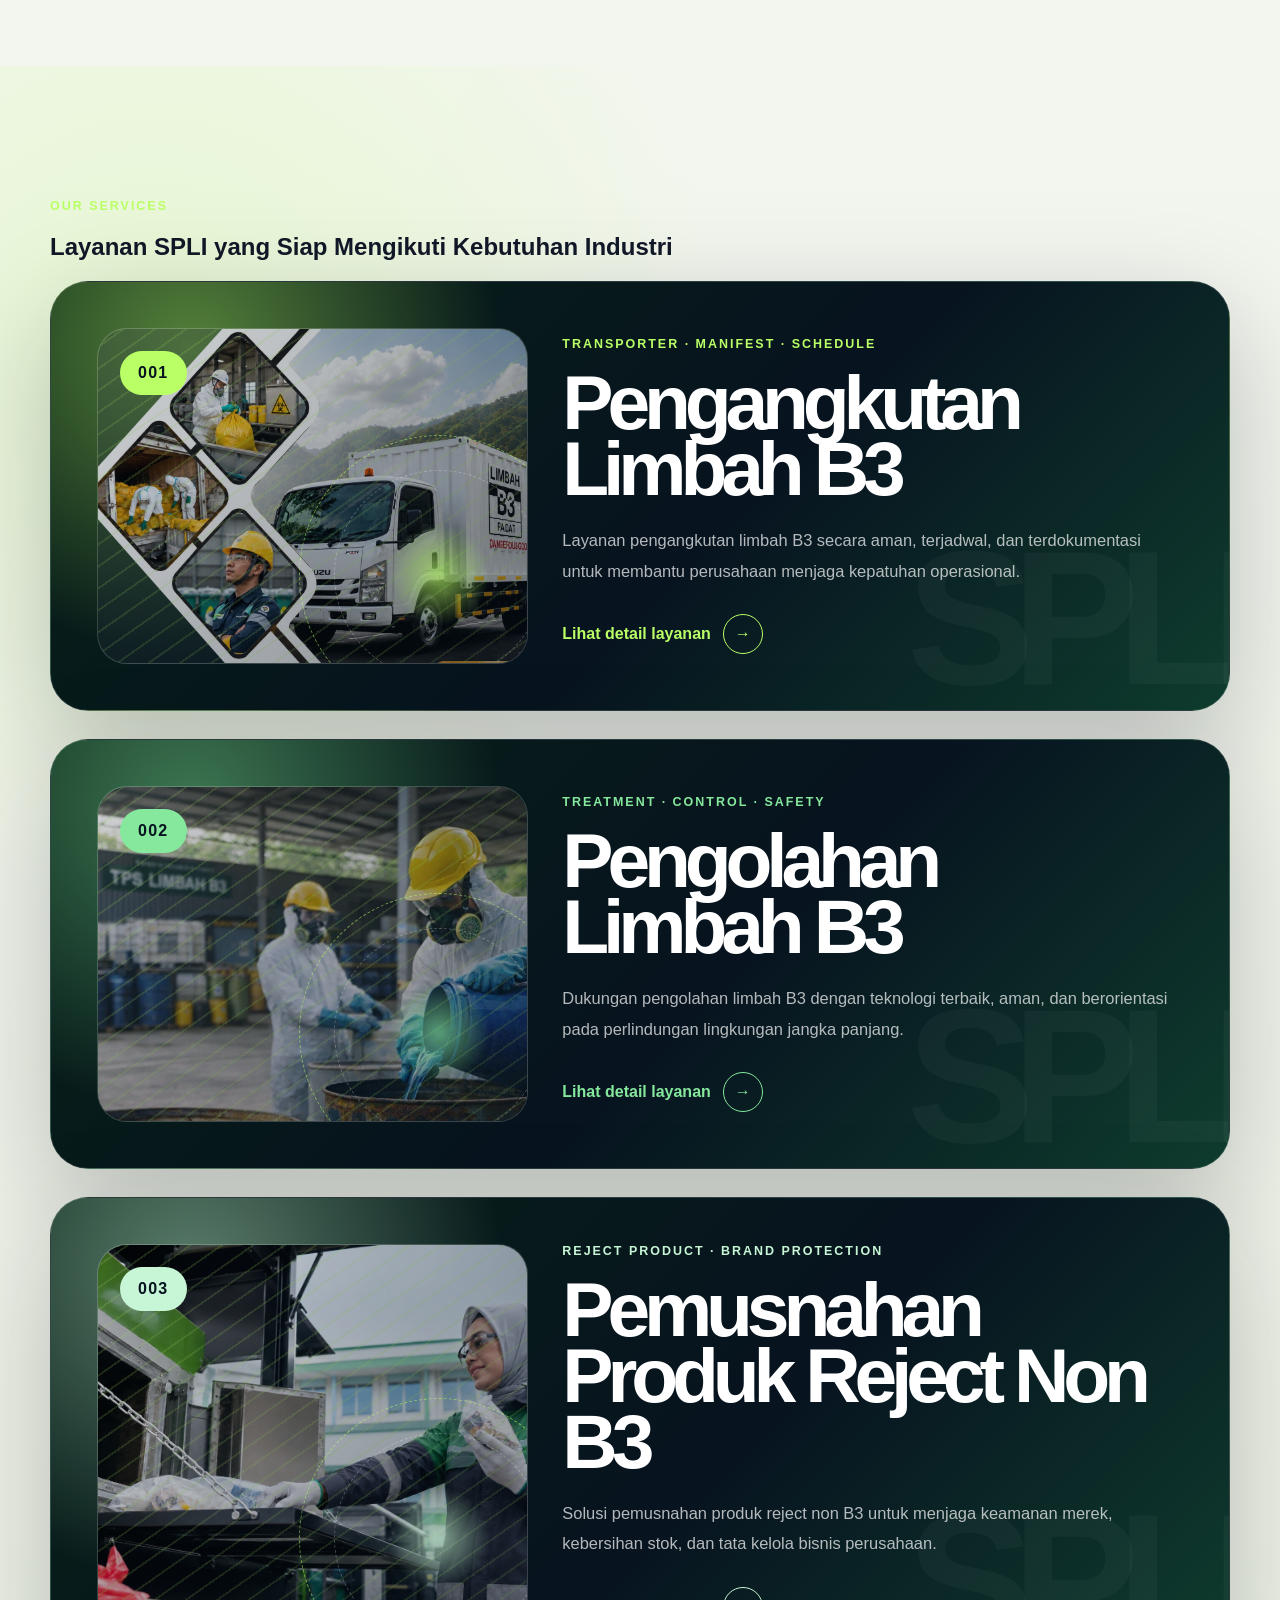
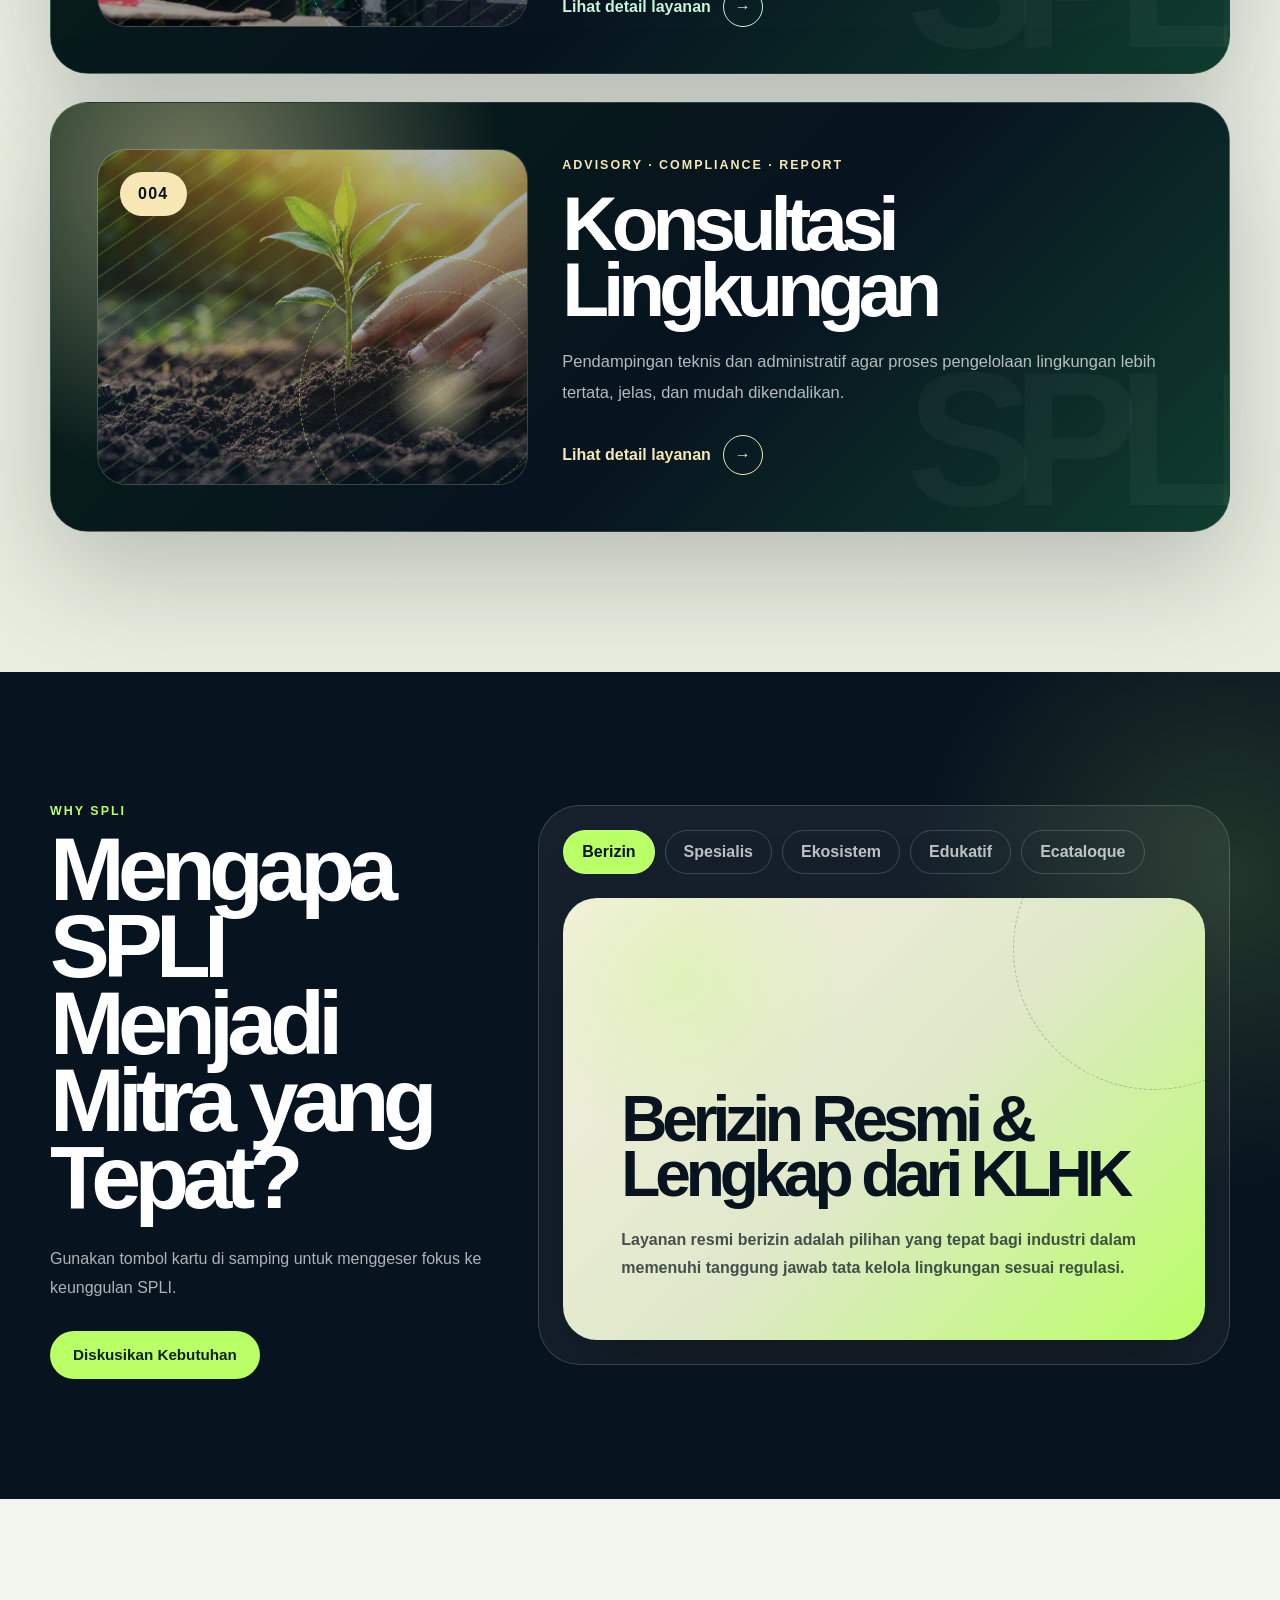
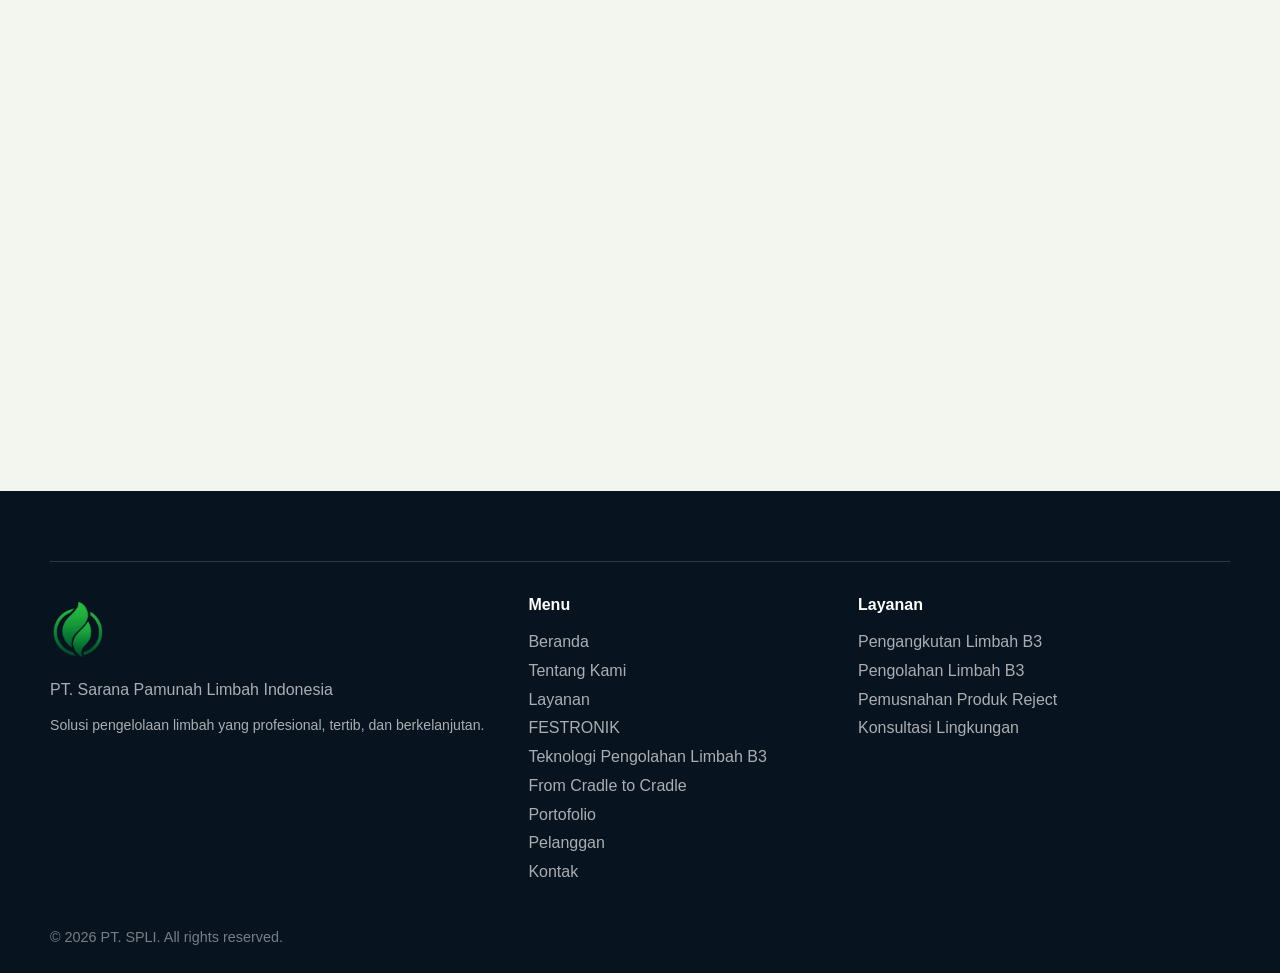
==== commit 7b2dbfce: "Update index.html" ====
--- a/index.html
+++ b/index.html
@@ -17,10 +17,10 @@
     <link
       href="https://fonts.googleapis.com/css2?family=Inter:wght@400;500;600;700;800;900&display=swap"
       rel="stylesheet"
+    />
     <link rel="icon" type="image/png" href="assets/icon/favicon.png" />
     <link rel="shortcut icon" type="image/png" href="assets/icon/favicon.png" />
     <link rel="apple-touch-icon" href="assets/icon/favicon.png" />
-    />
     <link rel="stylesheet" href="css/base.css" />
     <link rel="stylesheet" href="css/navbar.css" />
     <link rel="stylesheet" href="css/components.css" />
